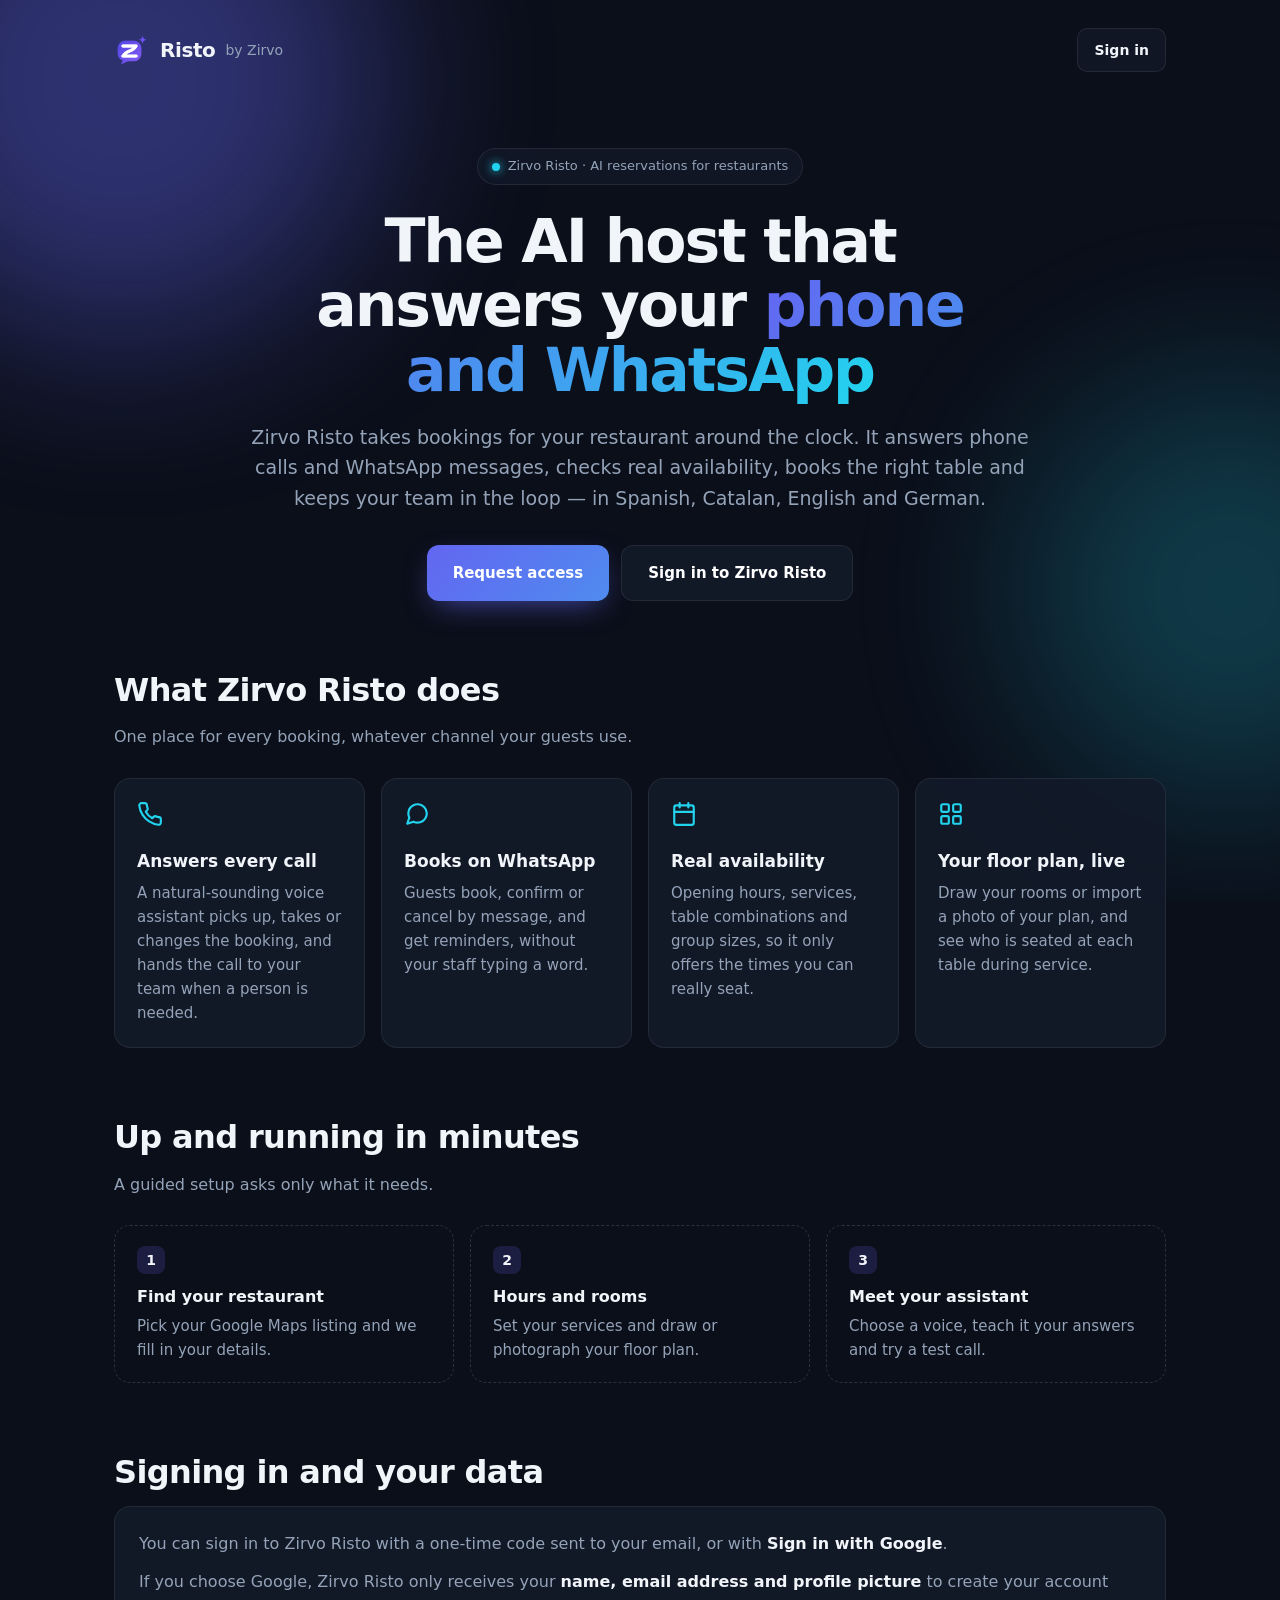
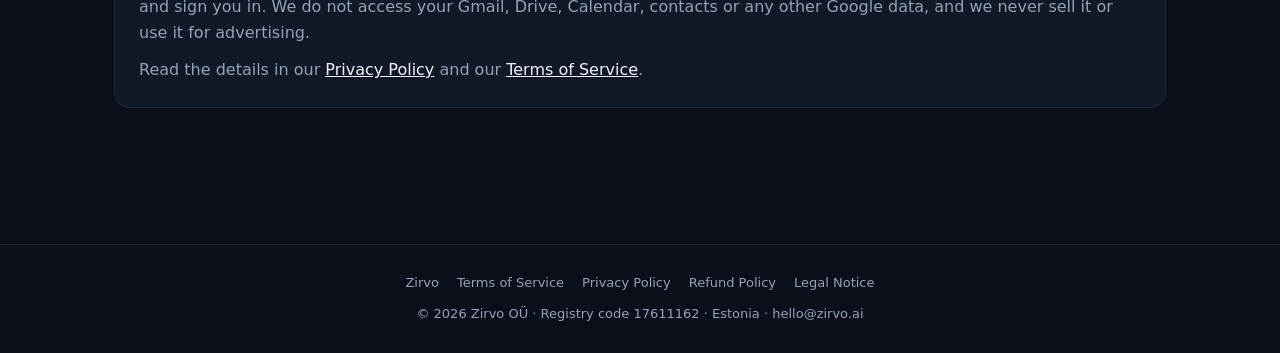
==== risto/index.html @ 81591f73 "add Zirvo Risto page and Google user data section for OAuth verification - New page zirvo.ai/risto/ " ====
<!DOCTYPE html>
<html lang="en">
<head>
  <meta charset="UTF-8">
  <meta name="viewport" content="width=device-width, initial-scale=1.0">
  <title>Zirvo Risto — AI reservations for restaurants</title>
  <meta name="description" content="Zirvo Risto is an AI reservation assistant for restaurants. It answers phone calls and WhatsApp messages, takes and manages bookings and keeps your table plan up to date.">
  <meta name="theme-color" content="#0B0F1A">
  <meta property="og:title" content="Zirvo Risto — AI reservations for restaurants">
  <meta property="og:description" content="An AI host that answers your restaurant's phone and WhatsApp and manages your bookings.">
  <meta property="og:url" content="https://zirvo.ai/risto/">
  <link rel="canonical" href="https://zirvo.ai/risto/">
  <link rel="icon" type="image/png" href="zirvo-risto-logo.png">
  <style>
    /* Self-hosted Inter — no requests to Google (GDPR-friendly) */
    @font-face { font-family: 'Inter'; font-weight: 400; font-display: swap; src: url('../fonts/inter-latin-400-normal.woff2') format('woff2'); }
    @font-face { font-family: 'Inter'; font-weight: 500; font-display: swap; src: url('../fonts/inter-latin-500-normal.woff2') format('woff2'); }
    @font-face { font-family: 'Inter'; font-weight: 600; font-display: swap; src: url('../fonts/inter-latin-600-normal.woff2') format('woff2'); }
    @font-face { font-family: 'Inter'; font-weight: 700; font-display: swap; src: url('../fonts/inter-latin-700-normal.woff2') format('woff2'); }
    @font-face { font-family: 'Inter'; font-weight: 800; font-display: swap; src: url('../fonts/inter-latin-800-normal.woff2') format('woff2'); }

    :root {
      --bg:        #0B0F1A;
      --surface:   #131A2A;
      --primary:   #6366F1;
      --accent:    #22D3EE;
      --text:      #F1F5F9;
      --muted:     #94A3B8;
      --border:    rgba(255, 255, 255, 0.08);
    }

    * { box-sizing: border-box; margin: 0; padding: 0; }

    body {
      font-family: 'Inter', system-ui, -apple-system, sans-serif;
      background: var(--bg);
      color: var(--text);
      line-height: 1.6;
      overflow-x: hidden;
      -webkit-font-smoothing: antialiased;
    }

    .glow { position: fixed; inset: 0; z-index: 0; pointer-events: none; overflow: hidden; }
    .glow span {
      position: absolute; border-radius: 50%;
      filter: blur(90px); opacity: 0.4;
      animation: float 18s ease-in-out infinite;
    }
    .glow span:nth-child(1) { width: 520px; height: 520px; background: var(--primary); top: -180px; left: -140px; }
    .glow span:nth-child(2) { width: 420px; height: 420px; background: var(--accent); top: 380px; right: -160px; opacity: 0.22; animation-delay: -6s; }
    @keyframes float {
      0%, 100% { transform: translate(0, 0) scale(1); }
      50%      { transform: translate(40px, 30px) scale(1.08); }
    }

    header, main, footer { position: relative; z-index: 1; }

    header {
      max-width: 1100px; margin: 0 auto; padding: 28px 24px;
      display: flex; align-items: center; justify-content: space-between; gap: 16px;
    }
    .logo {
      display: inline-flex; align-items: center; gap: 10px;
      font-weight: 800; font-size: 20px; letter-spacing: -0.02em;
      color: var(--text); text-decoration: none;
    }
    .logo img { width: 36px; height: 36px; }
    .logo small { font-weight: 500; color: var(--muted); font-size: 14px; letter-spacing: 0; }
    .signin {
      color: var(--text); text-decoration: none; font-weight: 600; font-size: 14px;
      padding: 10px 16px; border-radius: 10px; border: 1px solid var(--border);
      background: rgba(19, 26, 42, 0.7);
    }
    .signin:hover { border-color: rgba(255, 255, 255, 0.2); }

    main { max-width: 1100px; margin: 0 auto; padding: 24px 24px 72px; }

    .hero { text-align: center; max-width: 780px; margin: 24px auto 64px; }
    .badge {
      display: inline-flex; align-items: center; gap: 8px;
      padding: 7px 14px; border: 1px solid var(--border);
      background: rgba(19, 26, 42, 0.7); border-radius: 999px;
      font-size: 13px; font-weight: 500; color: var(--muted); margin-bottom: 24px;
    }
    .dot { width: 8px; height: 8px; border-radius: 50%; background: var(--accent); box-shadow: 0 0 10px var(--accent); }
    h1 {
      font-size: clamp(34px, 6vw, 60px); font-weight: 800;
      line-height: 1.07; letter-spacing: -0.035em; margin-bottom: 20px;
    }
    h1 .gradient {
      background: linear-gradient(120deg, var(--primary), var(--accent));
      -webkit-background-clip: text; background-clip: text; color: transparent;
    }
    .lead { font-size: clamp(16px, 2.2vw, 19px); color: var(--muted); margin-bottom: 32px; }
    .actions { display: flex; flex-wrap: wrap; justify-content: center; gap: 12px; }
    .cta {
      display: inline-flex; align-items: center; gap: 10px;
      padding: 15px 26px; border-radius: 12px;
      background: linear-gradient(135deg, var(--primary), #4F8BEF);
      color: #fff; font-weight: 600; font-size: 15px; text-decoration: none;
      box-shadow: 0 10px 30px -10px rgba(99, 102, 241, 0.7);
    }
    .cta.secondary { background: rgba(19, 26, 42, 0.85); border: 1px solid var(--border); box-shadow: none; }

    h2 { font-size: clamp(24px, 3.4vw, 32px); font-weight: 800; letter-spacing: -0.02em; margin-bottom: 8px; }
    .section-lead { color: var(--muted); margin-bottom: 28px; max-width: 680px; }
    section { margin-bottom: 64px; }

    .features { display: grid; grid-template-columns: repeat(auto-fit, minmax(240px, 1fr)); gap: 16px; }
    .feature {
      padding: 22px; border-radius: 16px;
      background: rgba(19, 26, 42, 0.85); border: 1px solid var(--border);
    }
    .feature svg { width: 26px; height: 26px; color: var(--accent); margin-bottom: 14px; }
    .feature h3 { font-size: 17px; font-weight: 700; margin-bottom: 6px; }
    .feature p { color: var(--muted); font-size: 15px; }

    .steps { list-style: none; display: grid; grid-template-columns: repeat(auto-fit, minmax(220px, 1fr)); gap: 16px; counter-reset: paso; }
    .steps li {
      counter-increment: paso; padding: 20px 22px; border-radius: 16px;
      border: 1px dashed rgba(255, 255, 255, 0.14); color: var(--muted); font-size: 15px;
    }
    .steps li::before {
      content: counter(paso); display: inline-grid; place-items: center;
      width: 28px; height: 28px; border-radius: 8px; margin-bottom: 10px;
      background: rgba(99, 102, 241, 0.18); color: var(--text); font-weight: 700; font-size: 14px;
    }
    .steps strong { display: block; color: var(--text); font-size: 16px; margin-bottom: 4px; }

    .privacy-card {
      padding: 24px; border-radius: 16px;
      background: rgba(19, 26, 42, 0.85); border: 1px solid var(--border);
    }
    .privacy-card p { color: var(--muted); margin-bottom: 12px; }
    .privacy-card p:last-child { margin-bottom: 0; }
    .privacy-card a, .privacy-card strong { color: var(--text); }

    footer {
      padding: 28px 24px; text-align: center; font-size: 13px;
      color: var(--muted); border-top: 1px solid var(--border);
    }
    footer a { color: var(--muted); text-decoration: none; }
    footer a:hover { color: var(--text); }
    footer .legal-links { display: flex; flex-wrap: wrap; justify-content: center; gap: 6px 18px; margin-bottom: 10px; }

    a:focus-visible { outline: 2px solid var(--accent); outline-offset: 3px; border-radius: 8px; }

    @media (max-width: 480px) {
      .logo small { display: none; }
      .glow span:nth-child(1) { width: 320px; height: 320px; }
      .glow span:nth-child(2) { width: 280px; height: 280px; }
    }
    @media (prefers-reduced-motion: reduce) {
      .glow span { animation: none; }
    }
  </style>
</head>
<body>
  <div class="glow" aria-hidden="true"><span></span><span></span></div>

  <header>
    <a href="/risto/" class="logo" aria-label="Zirvo Risto">
      <img src="zirvo-risto-logo.png" alt="" width="36" height="36">
      Risto <small>by Zirvo</small>
    </a>
    <a class="signin" href="https://risto.zirvo.ai/login">Sign in</a>
  </header>

  <main>
    <div class="hero">
      <div class="badge"><span class="dot"></span>Zirvo Risto · AI reservations for restaurants</div>
      <h1>The AI host that answers your <span class="gradient">phone and WhatsApp</span></h1>
      <p class="lead">
        Zirvo Risto takes bookings for your restaurant around the clock. It answers phone calls and WhatsApp messages,
        checks real availability, books the right table and keeps your team in the loop — in Spanish, Catalan, English
        and German.
      </p>
      <div class="actions">
        <a class="cta" href="mailto:hello@zirvo.ai?subject=Zirvo%20Risto%20for%20my%20restaurant">Request access</a>
        <a class="cta secondary" href="https://risto.zirvo.ai/login">Sign in to Zirvo Risto</a>
      </div>
    </div>

    <section aria-labelledby="que-hace">
      <h2 id="que-hace">What Zirvo Risto does</h2>
      <p class="section-lead">One place for every booking, whatever channel your guests use.</p>
      <div class="features">
        <div class="feature">
          <svg viewBox="0 0 24 24" fill="none" stroke="currentColor" stroke-width="2" stroke-linecap="round" stroke-linejoin="round" aria-hidden="true"><path d="M22 16.92v3a2 2 0 0 1-2.18 2 19.79 19.79 0 0 1-8.63-3.07 19.5 19.5 0 0 1-6-6 19.79 19.79 0 0 1-3.07-8.67A2 2 0 0 1 4.11 2h3a2 2 0 0 1 2 1.72c.13.96.36 1.9.7 2.81a2 2 0 0 1-.45 2.11L8.09 9.91a16 16 0 0 0 6 6l1.27-1.27a2 2 0 0 1 2.11-.45c.91.34 1.85.57 2.81.7A2 2 0 0 1 22 16.92z"/></svg>
          <h3>Answers every call</h3>
          <p>A natural-sounding voice assistant picks up, takes or changes the booking, and hands the call to your team when a person is needed.</p>
        </div>
        <div class="feature">
          <svg viewBox="0 0 24 24" fill="none" stroke="currentColor" stroke-width="2" stroke-linecap="round" stroke-linejoin="round" aria-hidden="true"><path d="M21 11.5a8.38 8.38 0 0 1-.9 3.8 8.5 8.5 0 0 1-7.6 4.7 8.38 8.38 0 0 1-3.8-.9L3 21l1.9-5.7a8.38 8.38 0 0 1-.9-3.8 8.5 8.5 0 0 1 4.7-7.6 8.38 8.38 0 0 1 3.8-.9h.5a8.48 8.48 0 0 1 8 8v.5z"/></svg>
          <h3>Books on WhatsApp</h3>
          <p>Guests book, confirm or cancel by message, and get reminders, without your staff typing a word.</p>
        </div>
        <div class="feature">
          <svg viewBox="0 0 24 24" fill="none" stroke="currentColor" stroke-width="2" stroke-linecap="round" stroke-linejoin="round" aria-hidden="true"><rect x="3" y="4" width="18" height="18" rx="2"/><path d="M16 2v4M8 2v4M3 10h18"/></svg>
          <h3>Real availability</h3>
          <p>Opening hours, services, table combinations and group sizes, so it only offers the times you can really seat.</p>
        </div>
        <div class="feature">
          <svg viewBox="0 0 24 24" fill="none" stroke="currentColor" stroke-width="2" stroke-linecap="round" stroke-linejoin="round" aria-hidden="true"><rect x="3" y="3" width="7" height="7" rx="1.5"/><rect x="14" y="3" width="7" height="7" rx="1.5"/><rect x="3" y="14" width="7" height="7" rx="1.5"/><rect x="14" y="14" width="7" height="7" rx="1.5"/></svg>
          <h3>Your floor plan, live</h3>
          <p>Draw your rooms or import a photo of your plan, and see who is seated at each table during service.</p>
        </div>
      </div>
    </section>

    <section aria-labelledby="como-empieza">
      <h2 id="como-empieza">Up and running in minutes</h2>
      <p class="section-lead">A guided setup asks only what it needs.</p>
      <ol class="steps">
        <li><strong>Find your restaurant</strong>Pick your Google Maps listing and we fill in your details.</li>
        <li><strong>Hours and rooms</strong>Set your services and draw or photograph your floor plan.</li>
        <li><strong>Meet your assistant</strong>Choose a voice, teach it your answers and try a test call.</li>
      </ol>
    </section>

    <section aria-labelledby="tus-datos">
      <h2 id="tus-datos">Signing in and your data</h2>
      <div class="privacy-card">
        <p>You can sign in to Zirvo Risto with a one-time code sent to your email, or with <strong>Sign in with Google</strong>.</p>
        <p>If you choose Google, Zirvo Risto only receives your <strong>name, email address and profile picture</strong> to create your account and sign you in. We do not access your Gmail, Drive, Calendar, contacts or any other Google data, and we never sell it or use it for advertising.</p>
        <p>Read the details in our <a href="../privacy.html#google-user-data">Privacy Policy</a> and our <a href="../terms.html">Terms of Service</a>.</p>
      </div>
    </section>
  </main>

  <footer>
    <nav class="legal-links">
      <a href="/">Zirvo</a>
      <a href="../terms.html">Terms of Service</a>
      <a href="../privacy.html">Privacy Policy</a>
      <a href="../refunds.html">Refund Policy</a>
      <a href="../legal-notice.html">Legal Notice</a>
    </nav>
    © <span id="year">2026</span> Zirvo OÜ · Registry code 17611162 · Estonia · <a href="mailto:hello@zirvo.ai">hello@zirvo.ai</a>
  </footer>

  <script>
    document.getElementById('year').textContent = new Date().getFullYear();
  </script>
</body>
</html>
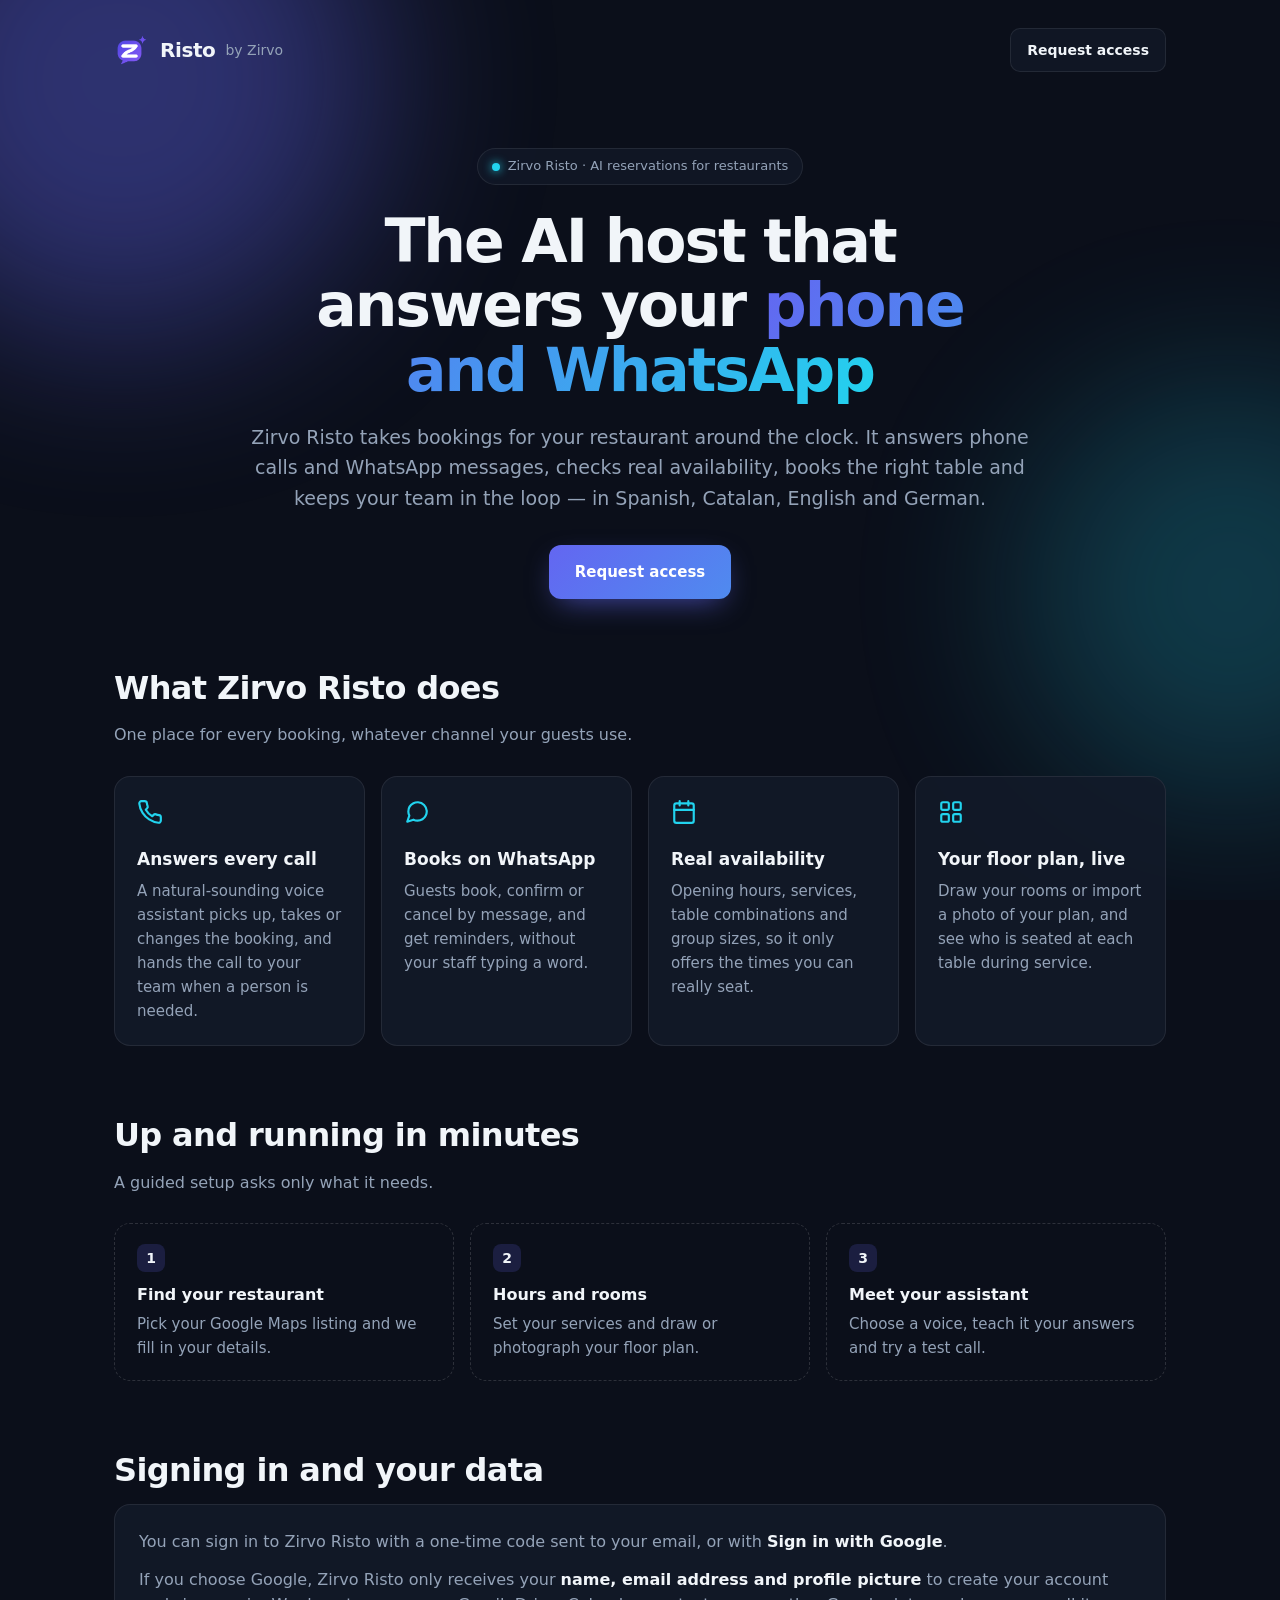
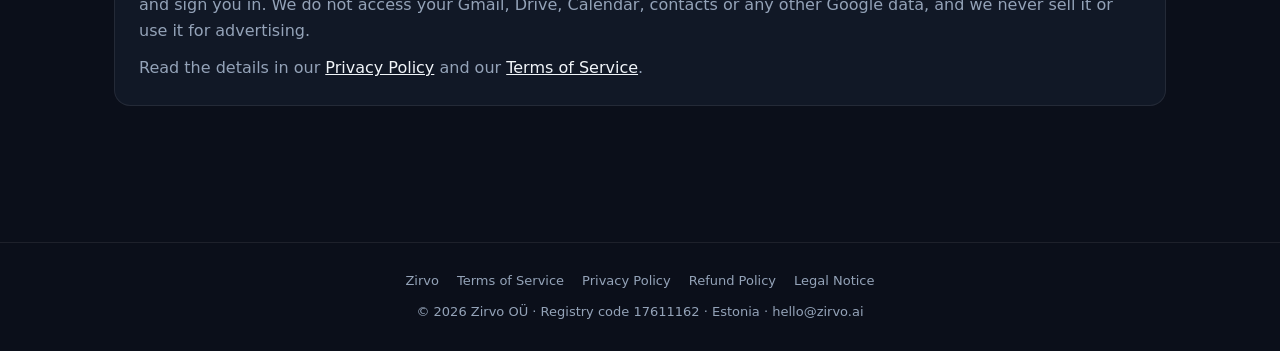
==== commit e8ce6289: "risto: access by request only (remove sign-in links) Co-Authored-By: Claude Opus 5.5 <noreply@anthro" ====
--- a/risto/index.html
+++ b/risto/index.html
@@ -163,7 +163,7 @@
       <img src="zirvo-risto-logo.png" alt="" width="36" height="36">
       Risto <small>by Zirvo</small>
     </a>
-    <a class="signin" href="https://risto.zirvo.ai/login">Sign in</a>
+    <a class="signin" href="mailto:hello@zirvo.ai?subject=Zirvo%20Risto%20for%20my%20restaurant">Request access</a>
   </header>
 
   <main>
@@ -177,7 +177,6 @@
       </p>
       <div class="actions">
         <a class="cta" href="mailto:hello@zirvo.ai?subject=Zirvo%20Risto%20for%20my%20restaurant">Request access</a>
-        <a class="cta secondary" href="https://risto.zirvo.ai/login">Sign in to Zirvo Risto</a>
       </div>
     </div>
 
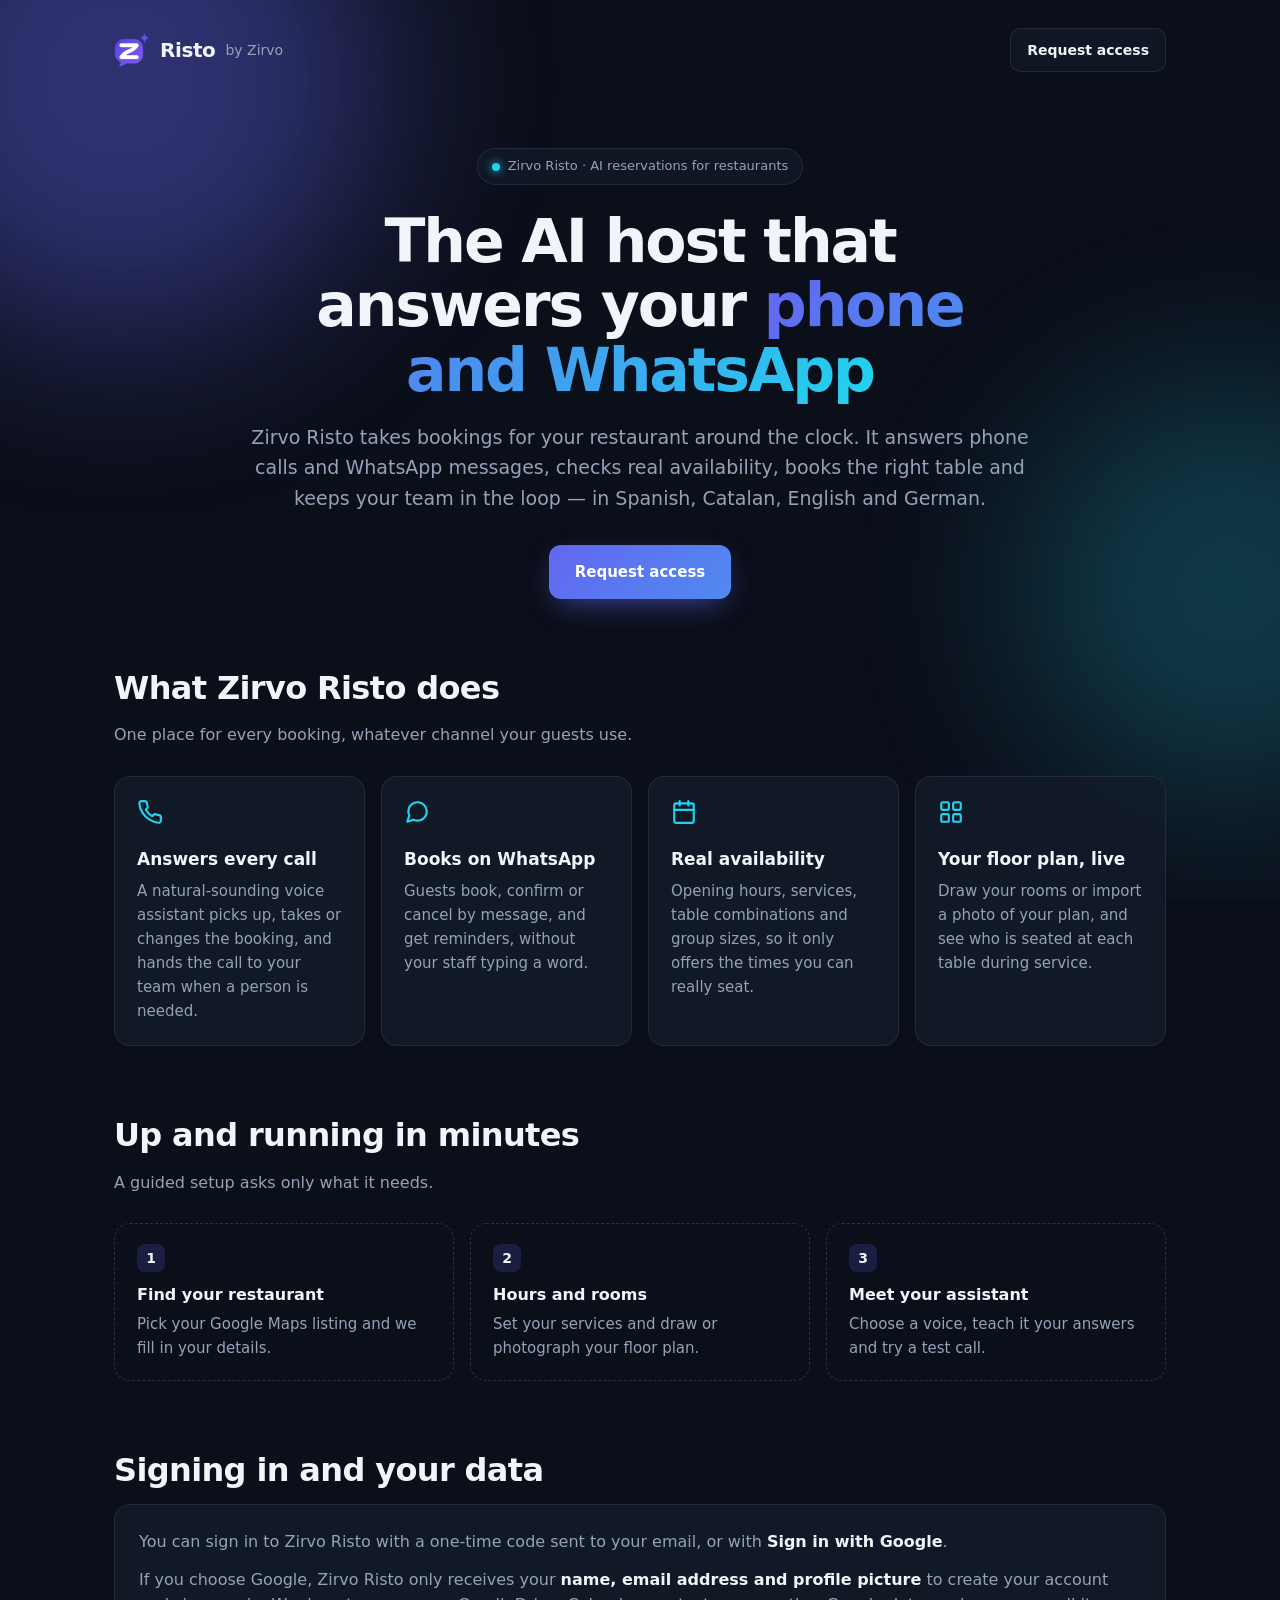
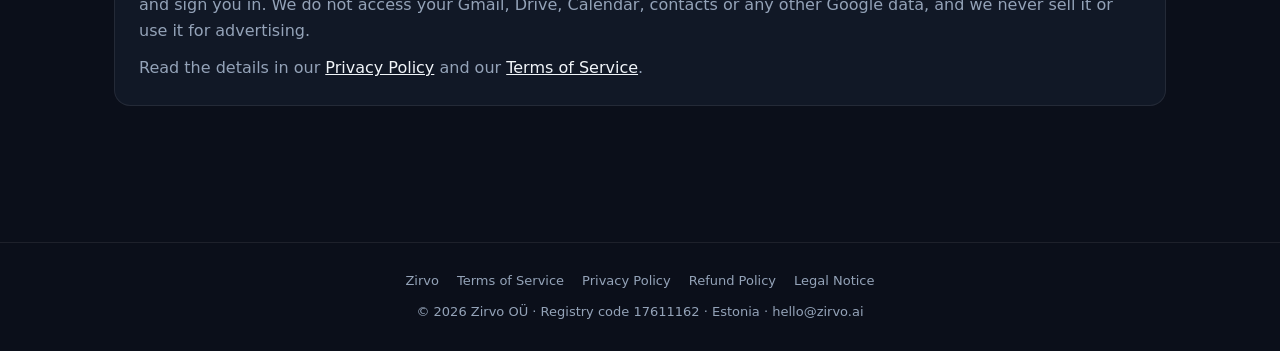
==== commit 379e4681: "use the Zirvo Risto app isotype as logo and favicon on every page Co-Authored-By: Claude Opus 5.5 <n" ====
--- a/risto/index.html
+++ b/risto/index.html
@@ -10,7 +10,9 @@
   <meta property="og:description" content="An AI host that answers your restaurant's phone and WhatsApp and manages your bookings.">
   <meta property="og:url" content="https://zirvo.ai/risto/">
   <link rel="canonical" href="https://zirvo.ai/risto/">
-  <link rel="icon" type="image/png" href="zirvo-risto-logo.png">
+  <link rel="icon" type="image/png" sizes="96x96" href="/favicon.png">
+  <link rel="icon" href="/favicon.ico" sizes="any">
+  <link rel="apple-touch-icon" href="/apple-touch-icon.png">
   <style>
     /* Self-hosted Inter — no requests to Google (GDPR-friendly) */
     @font-face { font-family: 'Inter'; font-weight: 400; font-display: swap; src: url('../fonts/inter-latin-400-normal.woff2') format('woff2'); }
@@ -160,7 +162,7 @@
 
   <header>
     <a href="/risto/" class="logo" aria-label="Zirvo Risto">
-      <img src="zirvo-risto-logo.png" alt="" width="36" height="36">
+      <img src="/assets/zirvo-isotipo.png" alt="" width="36" height="36">
       Risto <small>by Zirvo</small>
     </a>
     <a class="signin" href="mailto:hello@zirvo.ai?subject=Zirvo%20Risto%20for%20my%20restaurant">Request access</a>
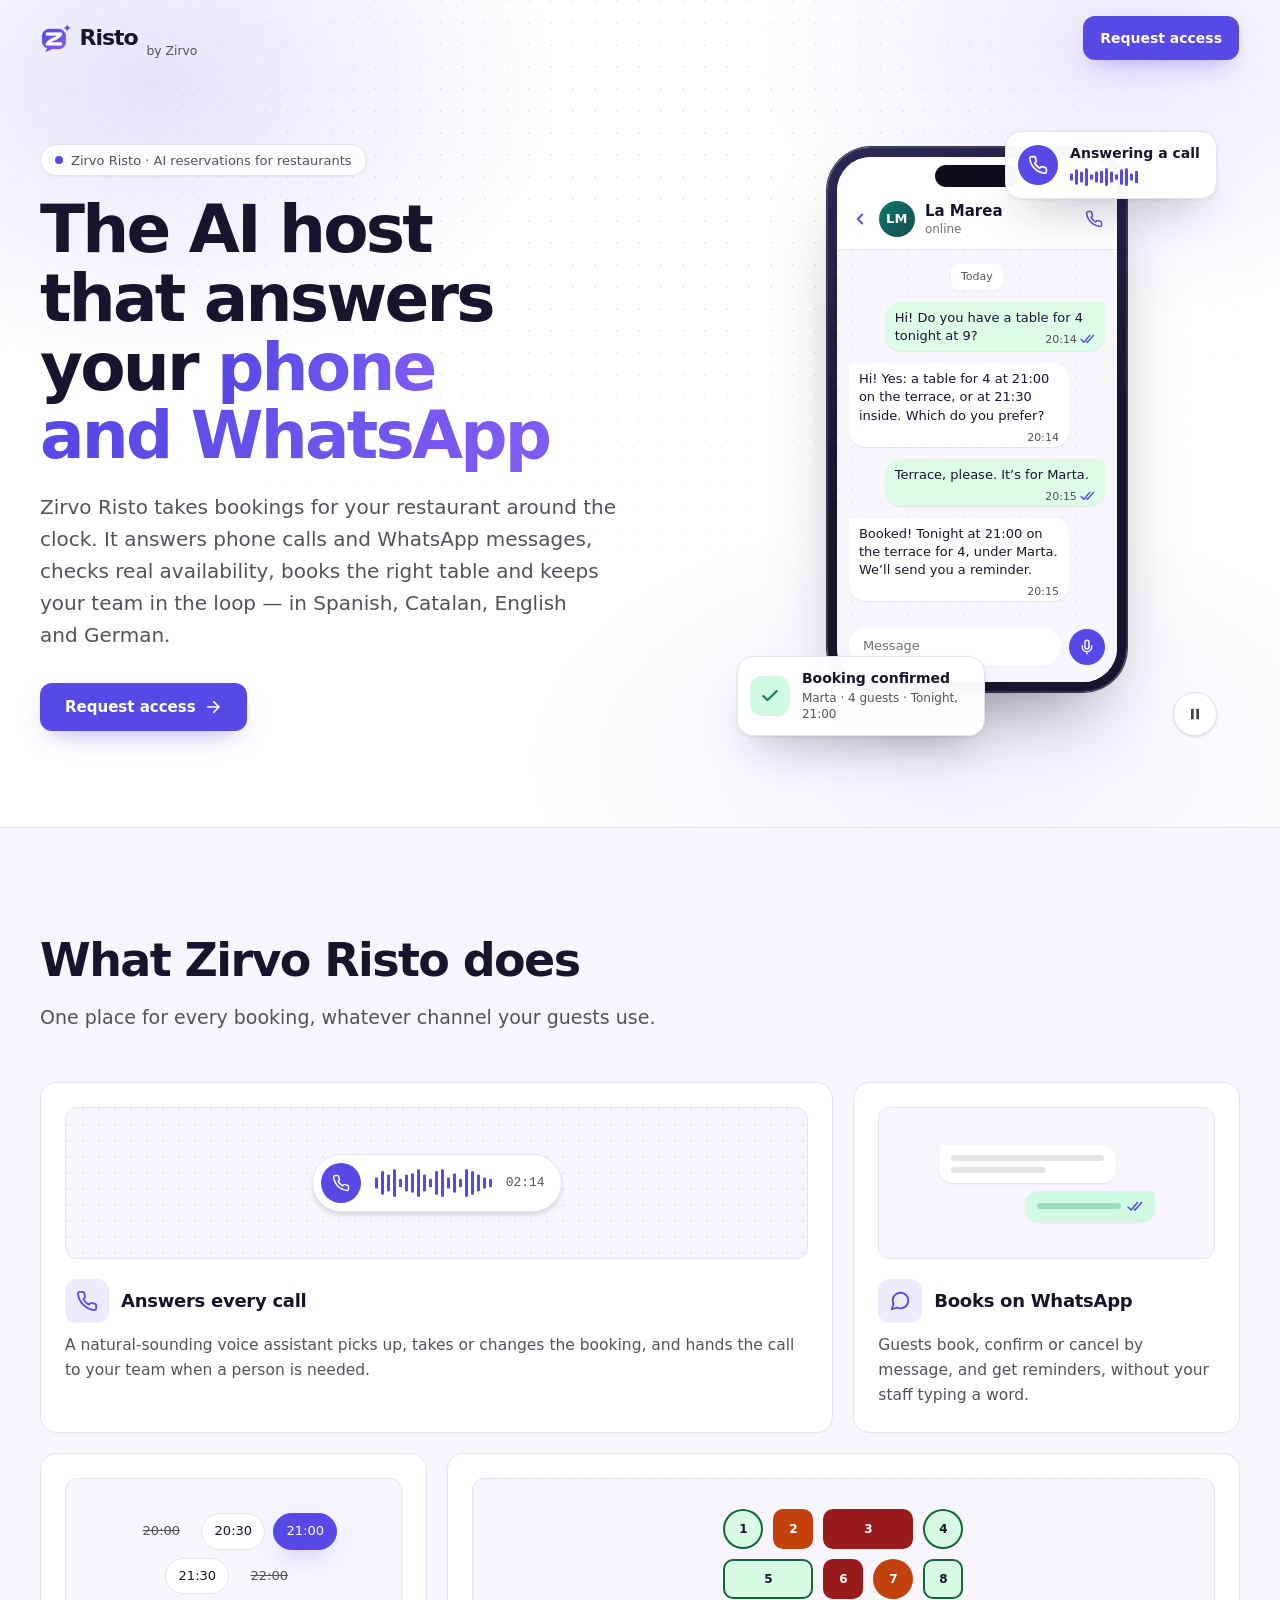
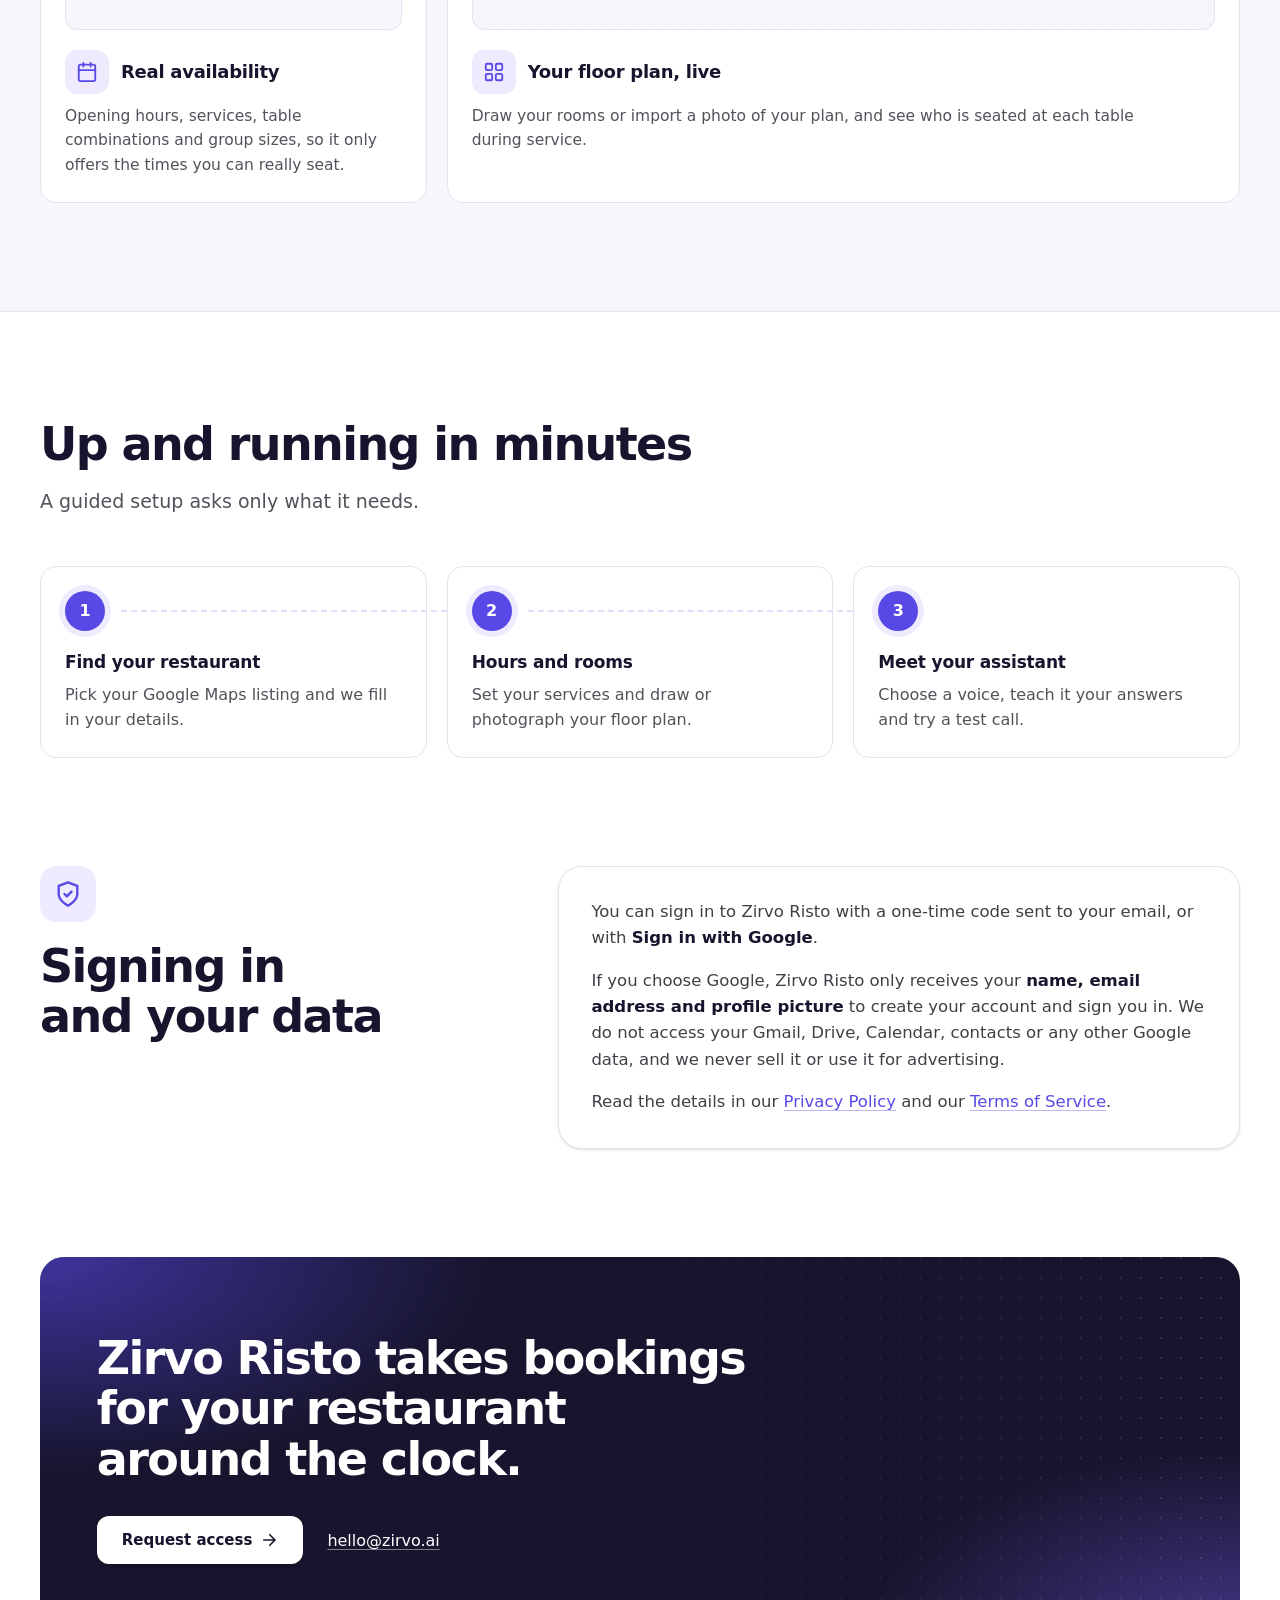
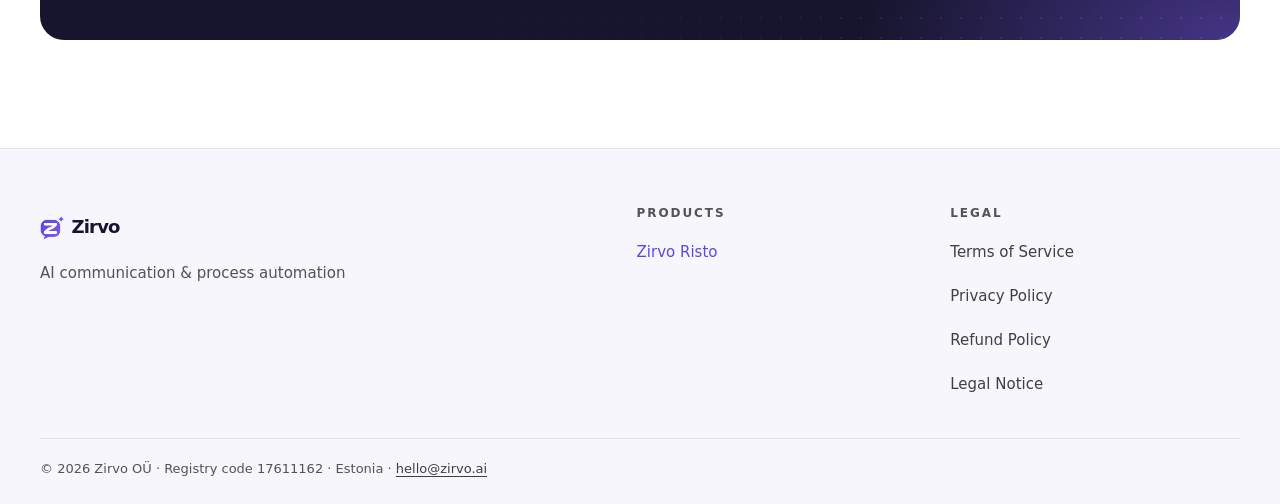
==== commit 652761b4: "redesign the site in the light style of the Zirvo Risto app - Shared assets/site.css (tokens mirrore" ====
--- a/risto/index.html
+++ b/risto/index.html
@@ -2,10 +2,11 @@
 <html lang="en">
 <head>
   <meta charset="UTF-8">
-  <meta name="viewport" content="width=device-width, initial-scale=1.0">
+  <meta name="viewport" content="width=device-width, initial-scale=1">
   <title>Zirvo Risto — AI reservations for restaurants</title>
   <meta name="description" content="Zirvo Risto is an AI reservation assistant for restaurants. It answers phone calls and WhatsApp messages, takes and manages bookings and keeps your table plan up to date.">
-  <meta name="theme-color" content="#0B0F1A">
+  <meta name="theme-color" content="#ffffff">
+  <meta name="color-scheme" content="light">
   <meta property="og:title" content="Zirvo Risto — AI reservations for restaurants">
   <meta property="og:description" content="An AI host that answers your restaurant's phone and WhatsApp and manages your bookings.">
   <meta property="og:url" content="https://zirvo.ai/risto/">
@@ -13,235 +14,265 @@
   <link rel="icon" type="image/png" sizes="96x96" href="/favicon.png">
   <link rel="icon" href="/favicon.ico" sizes="any">
   <link rel="apple-touch-icon" href="/apple-touch-icon.png">
-  <style>
-    /* Self-hosted Inter — no requests to Google (GDPR-friendly) */
-    @font-face { font-family: 'Inter'; font-weight: 400; font-display: swap; src: url('../fonts/inter-latin-400-normal.woff2') format('woff2'); }
-    @font-face { font-family: 'Inter'; font-weight: 500; font-display: swap; src: url('../fonts/inter-latin-500-normal.woff2') format('woff2'); }
-    @font-face { font-family: 'Inter'; font-weight: 600; font-display: swap; src: url('../fonts/inter-latin-600-normal.woff2') format('woff2'); }
-    @font-face { font-family: 'Inter'; font-weight: 700; font-display: swap; src: url('../fonts/inter-latin-700-normal.woff2') format('woff2'); }
-    @font-face { font-family: 'Inter'; font-weight: 800; font-display: swap; src: url('../fonts/inter-latin-800-normal.woff2') format('woff2'); }
-
-    :root {
-      --bg:        #0B0F1A;
-      --surface:   #131A2A;
-      --primary:   #6366F1;
-      --accent:    #22D3EE;
-      --text:      #F1F5F9;
-      --muted:     #94A3B8;
-      --border:    rgba(255, 255, 255, 0.08);
-    }
-
-    * { box-sizing: border-box; margin: 0; padding: 0; }
-
-    body {
-      font-family: 'Inter', system-ui, -apple-system, sans-serif;
-      background: var(--bg);
-      color: var(--text);
-      line-height: 1.6;
-      overflow-x: hidden;
-      -webkit-font-smoothing: antialiased;
-    }
-
-    .glow { position: fixed; inset: 0; z-index: 0; pointer-events: none; overflow: hidden; }
-    .glow span {
-      position: absolute; border-radius: 50%;
-      filter: blur(90px); opacity: 0.4;
-      animation: float 18s ease-in-out infinite;
-    }
-    .glow span:nth-child(1) { width: 520px; height: 520px; background: var(--primary); top: -180px; left: -140px; }
-    .glow span:nth-child(2) { width: 420px; height: 420px; background: var(--accent); top: 380px; right: -160px; opacity: 0.22; animation-delay: -6s; }
-    @keyframes float {
-      0%, 100% { transform: translate(0, 0) scale(1); }
-      50%      { transform: translate(40px, 30px) scale(1.08); }
-    }
-
-    header, main, footer { position: relative; z-index: 1; }
-
-    header {
-      max-width: 1100px; margin: 0 auto; padding: 28px 24px;
-      display: flex; align-items: center; justify-content: space-between; gap: 16px;
-    }
-    .logo {
-      display: inline-flex; align-items: center; gap: 10px;
-      font-weight: 800; font-size: 20px; letter-spacing: -0.02em;
-      color: var(--text); text-decoration: none;
-    }
-    .logo img { width: 36px; height: 36px; }
-    .logo small { font-weight: 500; color: var(--muted); font-size: 14px; letter-spacing: 0; }
-    .signin {
-      color: var(--text); text-decoration: none; font-weight: 600; font-size: 14px;
-      padding: 10px 16px; border-radius: 10px; border: 1px solid var(--border);
-      background: rgba(19, 26, 42, 0.7);
-    }
-    .signin:hover { border-color: rgba(255, 255, 255, 0.2); }
-
-    main { max-width: 1100px; margin: 0 auto; padding: 24px 24px 72px; }
-
-    .hero { text-align: center; max-width: 780px; margin: 24px auto 64px; }
-    .badge {
-      display: inline-flex; align-items: center; gap: 8px;
-      padding: 7px 14px; border: 1px solid var(--border);
-      background: rgba(19, 26, 42, 0.7); border-radius: 999px;
-      font-size: 13px; font-weight: 500; color: var(--muted); margin-bottom: 24px;
-    }
-    .dot { width: 8px; height: 8px; border-radius: 50%; background: var(--accent); box-shadow: 0 0 10px var(--accent); }
-    h1 {
-      font-size: clamp(34px, 6vw, 60px); font-weight: 800;
-      line-height: 1.07; letter-spacing: -0.035em; margin-bottom: 20px;
-    }
-    h1 .gradient {
-      background: linear-gradient(120deg, var(--primary), var(--accent));
-      -webkit-background-clip: text; background-clip: text; color: transparent;
-    }
-    .lead { font-size: clamp(16px, 2.2vw, 19px); color: var(--muted); margin-bottom: 32px; }
-    .actions { display: flex; flex-wrap: wrap; justify-content: center; gap: 12px; }
-    .cta {
-      display: inline-flex; align-items: center; gap: 10px;
-      padding: 15px 26px; border-radius: 12px;
-      background: linear-gradient(135deg, var(--primary), #4F8BEF);
-      color: #fff; font-weight: 600; font-size: 15px; text-decoration: none;
-      box-shadow: 0 10px 30px -10px rgba(99, 102, 241, 0.7);
-    }
-    .cta.secondary { background: rgba(19, 26, 42, 0.85); border: 1px solid var(--border); box-shadow: none; }
-
-    h2 { font-size: clamp(24px, 3.4vw, 32px); font-weight: 800; letter-spacing: -0.02em; margin-bottom: 8px; }
-    .section-lead { color: var(--muted); margin-bottom: 28px; max-width: 680px; }
-    section { margin-bottom: 64px; }
-
-    .features { display: grid; grid-template-columns: repeat(auto-fit, minmax(240px, 1fr)); gap: 16px; }
-    .feature {
-      padding: 22px; border-radius: 16px;
-      background: rgba(19, 26, 42, 0.85); border: 1px solid var(--border);
-    }
-    .feature svg { width: 26px; height: 26px; color: var(--accent); margin-bottom: 14px; }
-    .feature h3 { font-size: 17px; font-weight: 700; margin-bottom: 6px; }
-    .feature p { color: var(--muted); font-size: 15px; }
-
-    .steps { list-style: none; display: grid; grid-template-columns: repeat(auto-fit, minmax(220px, 1fr)); gap: 16px; counter-reset: paso; }
-    .steps li {
-      counter-increment: paso; padding: 20px 22px; border-radius: 16px;
-      border: 1px dashed rgba(255, 255, 255, 0.14); color: var(--muted); font-size: 15px;
-    }
-    .steps li::before {
-      content: counter(paso); display: inline-grid; place-items: center;
-      width: 28px; height: 28px; border-radius: 8px; margin-bottom: 10px;
-      background: rgba(99, 102, 241, 0.18); color: var(--text); font-weight: 700; font-size: 14px;
-    }
-    .steps strong { display: block; color: var(--text); font-size: 16px; margin-bottom: 4px; }
-
-    .privacy-card {
-      padding: 24px; border-radius: 16px;
-      background: rgba(19, 26, 42, 0.85); border: 1px solid var(--border);
-    }
-    .privacy-card p { color: var(--muted); margin-bottom: 12px; }
-    .privacy-card p:last-child { margin-bottom: 0; }
-    .privacy-card a, .privacy-card strong { color: var(--text); }
-
-    footer {
-      padding: 28px 24px; text-align: center; font-size: 13px;
-      color: var(--muted); border-top: 1px solid var(--border);
-    }
-    footer a { color: var(--muted); text-decoration: none; }
-    footer a:hover { color: var(--text); }
-    footer .legal-links { display: flex; flex-wrap: wrap; justify-content: center; gap: 6px 18px; margin-bottom: 10px; }
-
-    a:focus-visible { outline: 2px solid var(--accent); outline-offset: 3px; border-radius: 8px; }
-
-    @media (max-width: 480px) {
-      .logo small { display: none; }
-      .glow span:nth-child(1) { width: 320px; height: 320px; }
-      .glow span:nth-child(2) { width: 280px; height: 280px; }
-    }
-    @media (prefers-reduced-motion: reduce) {
-      .glow span { animation: none; }
-    }
-  </style>
+  <link rel="preload" href="/fonts/geist-latin.woff2" as="font" type="font/woff2" crossorigin>
+  <link rel="stylesheet" href="/assets/site.css">
+  <script src="/assets/site.js" defer></script>
 </head>
 <body>
-  <div class="glow" aria-hidden="true"><span></span><span></span></div>
-
-  <header>
-    <a href="/risto/" class="logo" aria-label="Zirvo Risto">
-      <img src="/assets/zirvo-isotipo.png" alt="" width="36" height="36">
-      Risto <small>by Zirvo</small>
-    </a>
-    <a class="signin" href="mailto:hello@zirvo.ai?subject=Zirvo%20Risto%20for%20my%20restaurant">Request access</a>
+  <a class="skip-link" href="#main">Skip to content</a>
+
+  <header class="site-header" data-header>
+    <div class="site-header__bar">
+      <a href="/risto/" class="logo" aria-label="Zirvo Risto">
+        <span class="logo__tilt" aria-hidden="true">
+          <img class="logo__mark" src="/assets/zirvo-isotipo.png" alt="" width="31" height="31">
+          <span class="logo__name">Risto</span>
+        </span>
+        <span class="logo__by" aria-hidden="true">by Zirvo</span>
+      </a>
+      <nav class="site-header__nav" aria-label="Main">
+        <a class="btn btn--primary btn--sm" href="mailto:hello@zirvo.ai?subject=Zirvo%20Risto%20for%20my%20restaurant">Request access</a>
+      </nav>
+    </div>
   </header>
 
-  <main>
-    <div class="hero">
-      <div class="badge"><span class="dot"></span>Zirvo Risto · AI reservations for restaurants</div>
-      <h1>The AI host that answers your <span class="gradient">phone and WhatsApp</span></h1>
-      <p class="lead">
-        Zirvo Risto takes bookings for your restaurant around the clock. It answers phone calls and WhatsApp messages,
-        checks real availability, books the right table and keeps your team in the loop — in Spanish, Catalan, English
-        and German.
-      </p>
-      <div class="actions">
-        <a class="cta" href="mailto:hello@zirvo.ai?subject=Zirvo%20Risto%20for%20my%20restaurant">Request access</a>
-      </div>
+  <main id="main" tabindex="-1">
+    <section class="hero" aria-labelledby="hero-title">
+      <div class="hero__bg" aria-hidden="true"></div>
+      <div class="container hero__grid">
+        <div class="hero__copy">
+          <p class="chip chip--outline" data-enter="1"><span class="chip__dot" aria-hidden="true"></span>Zirvo Risto · AI reservations for restaurants</p>
+          <h1 class="hero__title" id="hero-title" data-enter="2">The AI host that answers your <span class="gradient-text">phone and WhatsApp</span></h1>
+          <p class="hero__lead" data-enter="3">
+            Zirvo Risto takes bookings for your restaurant around the clock. It answers phone calls and WhatsApp messages,
+            checks real availability, books the right table and keeps your team in the loop — in Spanish, Catalan, English
+            and German.
+          </p>
+          <div class="hero__actions" data-enter="4">
+            <a class="btn btn--primary" href="mailto:hello@zirvo.ai?subject=Zirvo%20Risto%20for%20my%20restaurant">
+              Request access
+              <svg class="icon-arrow-right" viewBox="0 0 24 24" fill="none" stroke="currentColor" stroke-width="2.2" stroke-linecap="round" stroke-linejoin="round" aria-hidden="true" focusable="false"><path d="M5 12h14M13 5l7 7-7 7"/></svg>
+            </a>
+          </div>
+        </div>
+
+        <div class="hero__visual" data-enter="5">
+          <div class="demo" data-demo>
+            <div class="phone" role="img" aria-label="Example: a guest books a table for four on WhatsApp and Zirvo Risto confirms it.">
+              <div class="phone__screen">
+                <div class="chat-head">
+                  <svg class="chat-head__back" viewBox="0 0 24 24" fill="none" stroke="currentColor" stroke-width="2.4" stroke-linecap="round" stroke-linejoin="round" focusable="false"><path d="m15 18-6-6 6-6"/></svg>
+                  <span class="chat-head__avatar">LM</span>
+                  <span class="chat-head__meta">
+                    <span class="chat-head__name">La Marea</span>
+                    <span class="chat-head__status"><span class="is-online-label">online</span><span class="is-typing-label">typing…</span></span>
+                  </span>
+                  <svg class="chat-head__call" viewBox="0 0 24 24" fill="none" stroke="currentColor" stroke-width="2" stroke-linecap="round" stroke-linejoin="round" focusable="false"><path d="M22 16.92v3a2 2 0 0 1-2.18 2 19.79 19.79 0 0 1-8.63-3.07 19.5 19.5 0 0 1-6-6 19.79 19.79 0 0 1-3.07-8.67A2 2 0 0 1 4.11 2h3a2 2 0 0 1 2 1.72c.13.96.36 1.9.7 2.81a2 2 0 0 1-.45 2.11L8.09 9.91a16 16 0 0 0 6 6l1.27-1.27a2 2 0 0 1 2.11-.45c.91.34 1.85.57 2.81.7A2 2 0 0 1 22 16.92z"/></svg>
+                </div>
+
+                <div class="chat-body">
+                  <span class="chat-day">Today</span>
+                  <div class="msg msg--out" data-msg="out">
+                    <p class="bubble">Hi! Do you have a table for 4 tonight at 9?<span class="bubble__meta">20:14<svg viewBox="0 0 16 11" fill="none" stroke="currentColor" stroke-width="1.6" stroke-linecap="round" stroke-linejoin="round" focusable="false"><path d="M1 6l3 3 6.5-7.5"/><path d="M7.25 8.25 8 9l6.5-7.5"/></svg></span></p>
+                  </div>
+                  <div class="msg msg--in" data-msg="in">
+                    <span class="typing"><i></i><i></i><i></i></span>
+                    <p class="bubble">Hi! Yes: a table for 4 at 21:00 on the terrace, or at 21:30 inside. Which do you prefer?<span class="bubble__meta">20:14</span></p>
+                  </div>
+                  <div class="msg msg--out" data-msg="out">
+                    <p class="bubble">Terrace, please. It’s for Marta.<span class="bubble__meta">20:15<svg viewBox="0 0 16 11" fill="none" stroke="currentColor" stroke-width="1.6" stroke-linecap="round" stroke-linejoin="round" focusable="false"><path d="M1 6l3 3 6.5-7.5"/><path d="M7.25 8.25 8 9l6.5-7.5"/></svg></span></p>
+                  </div>
+                  <div class="msg msg--in" data-msg="in">
+                    <span class="typing"><i></i><i></i><i></i></span>
+                    <p class="bubble">Booked! Tonight at 21:00 on the terrace for 4, under Marta. We’ll send you a reminder.<span class="bubble__meta">20:15</span></p>
+                  </div>
+                </div>
+
+                <div class="chat-input">
+                  <span class="chat-input__field">Message</span>
+                  <span class="chat-input__mic"><svg viewBox="0 0 24 24" fill="none" stroke="currentColor" stroke-width="2.2" stroke-linecap="round" stroke-linejoin="round" focusable="false"><path d="M12 2a3 3 0 0 0-3 3v7a3 3 0 0 0 6 0V5a3 3 0 0 0-3-3z"/><path d="M19 10v2a7 7 0 0 1-14 0v-2M12 19v3"/></svg></span>
+                </div>
+              </div>
+            </div>
+
+            <div class="float-card float-card--call" aria-hidden="true">
+              <span class="float-card__icon float-card__icon--call"><svg viewBox="0 0 24 24" fill="none" stroke="currentColor" stroke-width="2" stroke-linecap="round" stroke-linejoin="round" focusable="false"><path d="M22 16.92v3a2 2 0 0 1-2.18 2 19.79 19.79 0 0 1-8.63-3.07 19.5 19.5 0 0 1-6-6 19.79 19.79 0 0 1-3.07-8.67A2 2 0 0 1 4.11 2h3a2 2 0 0 1 2 1.72c.13.96.36 1.9.7 2.81a2 2 0 0 1-.45 2.11L8.09 9.91a16 16 0 0 0 6 6l1.27-1.27a2 2 0 0 1 2.11-.45c.91.34 1.85.57 2.81.7A2 2 0 0 1 22 16.92z"/></svg></span>
+              <span class="float-card__body">
+                <span class="float-card__title">Answering a call</span>
+                <span class="wave"><i></i><i></i><i></i><i></i><i></i><i></i><i></i><i></i><i></i><i></i><i></i><i></i><i></i><i></i></span>
+              </span>
+            </div>
+
+            <div class="float-card float-card--booking" data-demo-booking aria-hidden="true">
+              <span class="float-card__icon float-card__icon--ok"><svg viewBox="0 0 24 24" fill="none" stroke="currentColor" stroke-width="2.4" stroke-linecap="round" stroke-linejoin="round" focusable="false"><path d="M20 6 9 17l-5-5"/></svg></span>
+              <span class="float-card__body">
+                <span class="float-card__title">Booking confirmed</span>
+                <span class="float-card__text">Marta · 4 guests · Tonight, 21:00</span>
+              </span>
+            </div>
+
+            <button class="demo__toggle" type="button" data-demo-toggle data-label-pause="Pause animation" data-label-play="Play animation" hidden>
+              <svg class="icon-pause" viewBox="0 0 24 24" fill="currentColor" aria-hidden="true" focusable="false"><rect x="6" y="4" width="4" height="16" rx="1"/><rect x="14" y="4" width="4" height="16" rx="1"/></svg>
+              <svg class="icon-play" viewBox="0 0 24 24" fill="currentColor" aria-hidden="true" focusable="false"><path d="M7 4.5v15a1 1 0 0 0 1.5.86l12.5-7.5a1 1 0 0 0 0-1.72L8.5 3.64A1 1 0 0 0 7 4.5z"/></svg>
+              <span class="visually-hidden" data-demo-label>Pause animation</span>
+            </button>
+          </div>
+        </div>
+      </div>
+    </section>
+
+    <section class="section section--subtle" aria-labelledby="que-hace">
+      <div class="container">
+        <div class="section-head" data-reveal>
+          <h2 class="section-title" id="que-hace">What Zirvo Risto does</h2>
+          <p class="section-lead">One place for every booking, whatever channel your guests use.</p>
+        </div>
+        <div class="bento">
+          <article class="card bento__item--wide" data-reveal>
+            <div class="illus illus--dots" aria-hidden="true">
+              <div class="call-pill">
+                <span class="call-pill__icon"><svg viewBox="0 0 24 24" fill="none" stroke="currentColor" stroke-width="2" stroke-linecap="round" stroke-linejoin="round" focusable="false"><path d="M22 16.92v3a2 2 0 0 1-2.18 2 19.79 19.79 0 0 1-8.63-3.07 19.5 19.5 0 0 1-6-6 19.79 19.79 0 0 1-3.07-8.67A2 2 0 0 1 4.11 2h3a2 2 0 0 1 2 1.72c.13.96.36 1.9.7 2.81a2 2 0 0 1-.45 2.11L8.09 9.91a16 16 0 0 0 6 6l1.27-1.27a2 2 0 0 1 2.11-.45c.91.34 1.85.57 2.81.7A2 2 0 0 1 22 16.92z"/></svg></span>
+                <span class="wave"><i></i><i></i><i></i><i></i><i></i><i></i><i></i><i></i><i></i><i></i><i></i><i></i><i></i><i></i><i></i><i></i><i></i><i></i><i></i><i></i></span>
+                <span class="call-pill__time">02:14</span>
+              </div>
+            </div>
+            <div class="card__head">
+              <span class="icon-tile" aria-hidden="true"><svg viewBox="0 0 24 24" fill="none" stroke="currentColor" stroke-width="2" stroke-linecap="round" stroke-linejoin="round" focusable="false"><path d="M22 16.92v3a2 2 0 0 1-2.18 2 19.79 19.79 0 0 1-8.63-3.07 19.5 19.5 0 0 1-6-6 19.79 19.79 0 0 1-3.07-8.67A2 2 0 0 1 4.11 2h3a2 2 0 0 1 2 1.72c.13.96.36 1.9.7 2.81a2 2 0 0 1-.45 2.11L8.09 9.91a16 16 0 0 0 6 6l1.27-1.27a2 2 0 0 1 2.11-.45c.91.34 1.85.57 2.81.7A2 2 0 0 1 22 16.92z"/></svg></span>
+              <h3 class="card__title">Answers every call</h3>
+            </div>
+            <p class="card__text">A natural-sounding voice assistant picks up, takes or changes the booking, and hands the call to your team when a person is needed.</p>
+          </article>
+
+          <article class="card" data-reveal>
+            <div class="illus" aria-hidden="true">
+              <span class="mini-chat">
+                <span class="mini-bubble mini-bubble--in"><i></i><i></i></span>
+                <span class="mini-bubble mini-bubble--out"><i></i><svg viewBox="0 0 16 11" fill="none" stroke="currentColor" stroke-width="1.6" stroke-linecap="round" stroke-linejoin="round" focusable="false"><path d="M1 6l3 3 6.5-7.5"/><path d="M7.25 8.25 8 9l6.5-7.5"/></svg></span>
+              </span>
+            </div>
+            <div class="card__head">
+              <span class="icon-tile" aria-hidden="true"><svg viewBox="0 0 24 24" fill="none" stroke="currentColor" stroke-width="2" stroke-linecap="round" stroke-linejoin="round" focusable="false"><path d="M21 11.5a8.38 8.38 0 0 1-.9 3.8 8.5 8.5 0 0 1-7.6 4.7 8.38 8.38 0 0 1-3.8-.9L3 21l1.9-5.7a8.38 8.38 0 0 1-.9-3.8 8.5 8.5 0 0 1 4.7-7.6 8.38 8.38 0 0 1 3.8-.9h.5a8.48 8.48 0 0 1 8 8v.5z"/></svg></span>
+              <h3 class="card__title">Books on WhatsApp</h3>
+            </div>
+            <p class="card__text">Guests book, confirm or cancel by message, and get reminders, without your staff typing a word.</p>
+          </article>
+
+          <article class="card" data-reveal>
+            <div class="illus" aria-hidden="true">
+              <div class="slots">
+                <span class="slot slot--off">20:00</span>
+                <span class="slot">20:30</span>
+                <span class="slot slot--on">21:00</span>
+                <span class="slot">21:30</span>
+                <span class="slot slot--off">22:00</span>
+              </div>
+            </div>
+            <div class="card__head">
+              <span class="icon-tile" aria-hidden="true"><svg viewBox="0 0 24 24" fill="none" stroke="currentColor" stroke-width="2" stroke-linecap="round" stroke-linejoin="round" focusable="false"><rect x="3" y="4" width="18" height="18" rx="2"/><path d="M16 2v4M8 2v4M3 10h18"/></svg></span>
+              <h3 class="card__title">Real availability</h3>
+            </div>
+            <p class="card__text">Opening hours, services, table combinations and group sizes, so it only offers the times you can really seat.</p>
+          </article>
+
+          <article class="card bento__item--wide" data-reveal>
+            <div class="illus illus--dots" aria-hidden="true">
+              <div class="plan">
+                <span class="table table--free table--round">1</span>
+                <span class="table table--reserved">2</span>
+                <span class="table table--occupied table--wide">3</span>
+                <span class="table table--free table--round">4</span>
+                <span class="table table--free table--wide">5</span>
+                <span class="table table--occupied">6</span>
+                <span class="table table--reserved table--round">7</span>
+                <span class="table table--free">8</span>
+              </div>
+            </div>
+            <div class="card__head">
+              <span class="icon-tile" aria-hidden="true"><svg viewBox="0 0 24 24" fill="none" stroke="currentColor" stroke-width="2" stroke-linecap="round" stroke-linejoin="round" focusable="false"><rect x="3" y="3" width="7" height="7" rx="1.5"/><rect x="14" y="3" width="7" height="7" rx="1.5"/><rect x="3" y="14" width="7" height="7" rx="1.5"/><rect x="14" y="14" width="7" height="7" rx="1.5"/></svg></span>
+              <h3 class="card__title">Your floor plan, live</h3>
+            </div>
+            <p class="card__text">Draw your rooms or import a photo of your plan, and see who is seated at each table during service.</p>
+          </article>
+        </div>
+      </div>
+    </section>
+
+    <section class="section" aria-labelledby="como-empieza">
+      <div class="container">
+        <div class="section-head" data-reveal>
+          <h2 class="section-title" id="como-empieza">Up and running in minutes</h2>
+          <p class="section-lead">A guided setup asks only what it needs.</p>
+        </div>
+        <ol class="steps">
+          <li data-reveal><strong>Find your restaurant</strong>Pick your Google Maps listing and we fill in your details.</li>
+          <li data-reveal><strong>Hours and rooms</strong>Set your services and draw or photograph your floor plan.</li>
+          <li data-reveal><strong>Meet your assistant</strong>Choose a voice, teach it your answers and try a test call.</li>
+        </ol>
+      </div>
+    </section>
+
+    <section class="section section--tight-top" aria-labelledby="tus-datos">
+      <div class="container privacy">
+        <div class="privacy__head" data-reveal>
+          <span class="icon-tile icon-tile--lg" aria-hidden="true"><svg viewBox="0 0 24 24" fill="none" stroke="currentColor" stroke-width="2" stroke-linecap="round" stroke-linejoin="round" focusable="false"><path d="M12 22s8-4 8-10V5l-8-3-8 3v7c0 6 8 10 8 10z"/><path d="m9 12 2 2 4-4"/></svg></span>
+          <h2 class="section-title" id="tus-datos">Signing in and your data</h2>
+        </div>
+        <div class="privacy-card" data-reveal>
+          <p>You can sign in to Zirvo Risto with a one-time code sent to your email, or with <strong>Sign in with Google</strong>.</p>
+          <p>If you choose Google, Zirvo Risto only receives your <strong>name, email address and profile picture</strong> to create your account and sign you in. We do not access your Gmail, Drive, Calendar, contacts or any other Google data, and we never sell it or use it for advertising.</p>
+          <p>Read the details in our <a href="/privacy.html#google-user-data">Privacy Policy</a> and our <a href="/terms.html">Terms of Service</a>.</p>
+        </div>
+      </div>
+    </section>
+
+    <section class="section section--tight-top" aria-labelledby="cta-title">
+      <div class="container">
+        <div class="cta-band" data-reveal>
+          <h2 class="cta-band__title" id="cta-title">Zirvo Risto takes bookings for your restaurant around the clock.</h2>
+          <div class="cta-band__actions">
+            <a class="btn btn--light" href="mailto:hello@zirvo.ai?subject=Zirvo%20Risto%20for%20my%20restaurant">
+              Request access
+              <svg class="icon-arrow-right" viewBox="0 0 24 24" fill="none" stroke="currentColor" stroke-width="2.2" stroke-linecap="round" stroke-linejoin="round" aria-hidden="true" focusable="false"><path d="M5 12h14M13 5l7 7-7 7"/></svg>
+            </a>
+            <a class="cta-band__mail" href="mailto:hello@zirvo.ai">hello@zirvo.ai</a>
+          </div>
+        </div>
+      </div>
+    </section>
+  </main>
+
+  <footer class="site-footer">
+    <div class="container site-footer__top">
+      <div class="site-footer__brand">
+        <a href="/" class="logo logo--sm" aria-label="Zirvo home">
+          <span class="logo__tilt" aria-hidden="true">
+            <img class="logo__mark" src="/assets/zirvo-isotipo.png" alt="" width="25" height="25">
+            <span class="logo__name">Zirvo</span>
+          </span>
+        </a>
+        <p class="site-footer__tagline">AI communication &amp; process automation</p>
+      </div>
+      <nav class="site-footer__nav" aria-label="Footer">
+        <div>
+          <h2 class="site-footer__title">Products</h2>
+          <ul class="footer-links">
+            <li><a href="/risto/" aria-current="page">Zirvo Risto</a></li>
+          </ul>
+        </div>
+        <div>
+          <h2 class="site-footer__title">Legal</h2>
+          <ul class="footer-links">
+            <li><a href="/terms.html">Terms of Service</a></li>
+            <li><a href="/privacy.html">Privacy Policy</a></li>
+            <li><a href="/refunds.html">Refund Policy</a></li>
+            <li><a href="/legal-notice.html">Legal Notice</a></li>
+          </ul>
+        </div>
+      </nav>
     </div>
-
-    <section aria-labelledby="que-hace">
-      <h2 id="que-hace">What Zirvo Risto does</h2>
-      <p class="section-lead">One place for every booking, whatever channel your guests use.</p>
-      <div class="features">
-        <div class="feature">
-          <svg viewBox="0 0 24 24" fill="none" stroke="currentColor" stroke-width="2" stroke-linecap="round" stroke-linejoin="round" aria-hidden="true"><path d="M22 16.92v3a2 2 0 0 1-2.18 2 19.79 19.79 0 0 1-8.63-3.07 19.5 19.5 0 0 1-6-6 19.79 19.79 0 0 1-3.07-8.67A2 2 0 0 1 4.11 2h3a2 2 0 0 1 2 1.72c.13.96.36 1.9.7 2.81a2 2 0 0 1-.45 2.11L8.09 9.91a16 16 0 0 0 6 6l1.27-1.27a2 2 0 0 1 2.11-.45c.91.34 1.85.57 2.81.7A2 2 0 0 1 22 16.92z"/></svg>
-          <h3>Answers every call</h3>
-          <p>A natural-sounding voice assistant picks up, takes or changes the booking, and hands the call to your team when a person is needed.</p>
-        </div>
-        <div class="feature">
-          <svg viewBox="0 0 24 24" fill="none" stroke="currentColor" stroke-width="2" stroke-linecap="round" stroke-linejoin="round" aria-hidden="true"><path d="M21 11.5a8.38 8.38 0 0 1-.9 3.8 8.5 8.5 0 0 1-7.6 4.7 8.38 8.38 0 0 1-3.8-.9L3 21l1.9-5.7a8.38 8.38 0 0 1-.9-3.8 8.5 8.5 0 0 1 4.7-7.6 8.38 8.38 0 0 1 3.8-.9h.5a8.48 8.48 0 0 1 8 8v.5z"/></svg>
-          <h3>Books on WhatsApp</h3>
-          <p>Guests book, confirm or cancel by message, and get reminders, without your staff typing a word.</p>
-        </div>
-        <div class="feature">
-          <svg viewBox="0 0 24 24" fill="none" stroke="currentColor" stroke-width="2" stroke-linecap="round" stroke-linejoin="round" aria-hidden="true"><rect x="3" y="4" width="18" height="18" rx="2"/><path d="M16 2v4M8 2v4M3 10h18"/></svg>
-          <h3>Real availability</h3>
-          <p>Opening hours, services, table combinations and group sizes, so it only offers the times you can really seat.</p>
-        </div>
-        <div class="feature">
-          <svg viewBox="0 0 24 24" fill="none" stroke="currentColor" stroke-width="2" stroke-linecap="round" stroke-linejoin="round" aria-hidden="true"><rect x="3" y="3" width="7" height="7" rx="1.5"/><rect x="14" y="3" width="7" height="7" rx="1.5"/><rect x="3" y="14" width="7" height="7" rx="1.5"/><rect x="14" y="14" width="7" height="7" rx="1.5"/></svg>
-          <h3>Your floor plan, live</h3>
-          <p>Draw your rooms or import a photo of your plan, and see who is seated at each table during service.</p>
-        </div>
-      </div>
-    </section>
-
-    <section aria-labelledby="como-empieza">
-      <h2 id="como-empieza">Up and running in minutes</h2>
-      <p class="section-lead">A guided setup asks only what it needs.</p>
-      <ol class="steps">
-        <li><strong>Find your restaurant</strong>Pick your Google Maps listing and we fill in your details.</li>
-        <li><strong>Hours and rooms</strong>Set your services and draw or photograph your floor plan.</li>
-        <li><strong>Meet your assistant</strong>Choose a voice, teach it your answers and try a test call.</li>
-      </ol>
-    </section>
-
-    <section aria-labelledby="tus-datos">
-      <h2 id="tus-datos">Signing in and your data</h2>
-      <div class="privacy-card">
-        <p>You can sign in to Zirvo Risto with a one-time code sent to your email, or with <strong>Sign in with Google</strong>.</p>
-        <p>If you choose Google, Zirvo Risto only receives your <strong>name, email address and profile picture</strong> to create your account and sign you in. We do not access your Gmail, Drive, Calendar, contacts or any other Google data, and we never sell it or use it for advertising.</p>
-        <p>Read the details in our <a href="../privacy.html#google-user-data">Privacy Policy</a> and our <a href="../terms.html">Terms of Service</a>.</p>
-      </div>
-    </section>
-  </main>
-
-  <footer>
-    <nav class="legal-links">
-      <a href="/">Zirvo</a>
-      <a href="../terms.html">Terms of Service</a>
-      <a href="../privacy.html">Privacy Policy</a>
-      <a href="../refunds.html">Refund Policy</a>
-      <a href="../legal-notice.html">Legal Notice</a>
-    </nav>
-    © <span id="year">2026</span> Zirvo OÜ · Registry code 17611162 · Estonia · <a href="mailto:hello@zirvo.ai">hello@zirvo.ai</a>
+    <div class="container">
+      <p class="site-footer__legal">© <span data-year>2026</span> Zirvo OÜ · Registry code 17611162 · Estonia · <a href="mailto:hello@zirvo.ai">hello@zirvo.ai</a></p>
+    </div>
   </footer>
-
-  <script>
-    document.getElementById('year').textContent = new Date().getFullYear();
-  </script>
 </body>
 </html>
--- a/assets/site.css
+++ b/assets/site.css
@@ -0,0 +1,2444 @@
+/* =============================================================================
+   zirvo.ai — shared stylesheet
+   -----------------------------------------------------------------------------
+   Static site (GitHub Pages): no framework, no build, no third-party requests.
+   The tokens below mirror the Zirvo Risto app (frontend/app/globals.css):
+   light only, indigo brand taken from the logo, lavender surfaces, Tailwind's
+   zinc neutrals, radii and shadows, and the app's three motion curves.
+   Mobile first: base rules target ~360 px, then 480 / 640 / 768 / 1024 px.
+   ========================================================================== */
+
+/* ---- Geist, variable (wght 100–900), self-hosted. Licence: /fonts/OFL.txt -- */
+@font-face {
+  font-family: "Geist";
+  font-style: normal;
+  font-weight: 100 900;
+  font-display: swap;
+  src: url("../fonts/geist-latin-ext.woff2") format("woff2");
+  unicode-range: U+0100-02BA, U+02BD-02C5, U+02C7-02CC, U+02CE-02D7, U+02DD-02FF,
+    U+0304, U+0308, U+0329, U+1D00-1DBF, U+1E00-1E9F, U+1EF2-1EFF, U+2020,
+    U+20A0-20AB, U+20AD-20C0, U+2113, U+2C60-2C7F, U+A720-A7FF;
+}
+
+@font-face {
+  font-family: "Geist";
+  font-style: normal;
+  font-weight: 100 900;
+  font-display: swap;
+  src: url("../fonts/geist-latin.woff2") format("woff2");
+  unicode-range: U+0000-00FF, U+0131, U+0152-0153, U+02BB-02BC, U+02C6, U+02DA,
+    U+02DC, U+0304, U+0308, U+0329, U+2000-206F, U+20AC, U+2122, U+2191, U+2193,
+    U+2212, U+2215, U+FEFF, U+FFFD;
+}
+
+/* ---- Tokens ---------------------------------------------------------------- */
+:root {
+  /* Brand — Zirvo indigo, from the isotype gradient (#5849e7 → #7755f0). */
+  --background: #ffffff;
+  --foreground: #17152e;
+  --brand: #5849e7;
+  --brand-hover: #4637cf;
+  --brand-focus: #7c5cf2;
+  --brand-muted: #5b5299;
+  --brand-end: #7755f0;
+
+  /* Lavender surfaces and the two border tones. */
+  --surface-subtle: #f7f6fd;
+  --surface-accent: #eeebfe;
+  --surface-accent-hover: #e2ddfd;
+  --line: #e5e3f0;
+  --line-strong: #8d9299;
+
+  /* Table states, used only in floor-plan illustrations (same as the app). */
+  --table-free: #d6fae3;
+  --table-free-ink: #166534;
+  --table-reserved: #c2410c;
+  --table-occupied: #991b1b;
+
+  /* Neutrals: Tailwind zinc, as in the app. */
+  --zinc-200: #e4e4e7;
+  --zinc-400: #a1a1aa;
+  --zinc-500: #71717a; /* small text on white only (4.8:1) */
+  --zinc-600: #52525b;
+  --zinc-700: #3f3f46;
+  --emerald-100: #d1fae5;
+  --emerald-700: #047857;
+
+  --text: var(--foreground);
+  --text-muted: var(--zinc-600);
+  --focus-ring: var(--brand-focus);
+
+  /* Radii and shadows (Tailwind v4 scale). */
+  --radius-lg: 0.5rem;
+  --radius-xl: 0.75rem;
+  --radius-2xl: 1rem;
+  --radius-3xl: 1.5rem;
+  --radius-full: 9999px;
+  --shadow-xs: 0 1px 2px 0 rgb(0 0 0 / 0.05);
+  --shadow-sm: 0 1px 3px 0 rgb(0 0 0 / 0.1), 0 1px 2px -1px rgb(0 0 0 / 0.1);
+  --shadow-md: 0 4px 6px -1px rgb(0 0 0 / 0.1), 0 2px 4px -2px rgb(0 0 0 / 0.1);
+  --shadow-float: 0 24px 48px -20px rgb(23 21 46 / 0.35), 0 1px 3px 0 rgb(0 0 0 / 0.08);
+  --shadow-brand: 0 10px 28px -12px rgb(88 73 231 / 0.6);
+
+  /* Motion — the app's curves (ease-salida / entrada / muelle) and timings. */
+  --ease-salida: cubic-bezier(0.16, 1, 0.3, 1);
+  --ease-entrada: cubic-bezier(0.7, 0, 0.84, 0);
+  --ease-muelle: cubic-bezier(0.34, 1.56, 0.64, 1);
+  --dur-rapida: 160ms;
+  --dur-base: 220ms;
+  --dur-salto: 320ms;
+
+  /* Type. */
+  --font-texto: "Geist", ui-sans-serif, system-ui, -apple-system, BlinkMacSystemFont,
+    "Segoe UI", sans-serif;
+  --font-cifras: ui-monospace, "SFMono-Regular", "Cascadia Code", "Roboto Mono",
+    Consolas, monospace;
+
+  /* Layout. */
+  --gutter: 16px;
+  --container: 1200px;
+  --header-h: 68px;
+}
+
+@media (min-width: 640px) {
+  :root { --gutter: 24px; }
+}
+
+@media (min-width: 1024px) {
+  :root { --gutter: 32px; --header-h: 76px; }
+}
+
+/* ---- Base -------------------------------------------------------------------- */
+*,
+*::before,
+*::after {
+  box-sizing: border-box;
+}
+
+html {
+  color-scheme: light;
+  -webkit-text-size-adjust: 100%;
+  text-size-adjust: 100%;
+  background: var(--background);
+  scroll-padding-top: calc(var(--header-h) + 16px);
+}
+
+@media (prefers-reduced-motion: no-preference) {
+  html { scroll-behavior: smooth; }
+}
+
+body {
+  margin: 0;
+  min-height: 100vh;
+  min-height: 100dvh;
+  display: flex;
+  flex-direction: column;
+  background: var(--background);
+  color: var(--text);
+  font-family: var(--font-texto);
+  font-size: 1rem;
+  line-height: 1.6;
+  -webkit-font-smoothing: antialiased;
+  -moz-osx-font-smoothing: grayscale;
+  overflow-x: clip;
+}
+
+main {
+  display: block;
+  flex: 1 0 auto;
+}
+
+main:focus {
+  outline: none;
+}
+
+h1, h2, h3, p, figure, blockquote, dl, dd {
+  margin: 0;
+}
+
+ul[class],
+ol[class] {
+  margin: 0;
+  padding: 0;
+  list-style: none;
+}
+
+img,
+svg {
+  display: block;
+  max-width: 100%;
+}
+
+img {
+  height: auto;
+}
+
+a {
+  color: inherit;
+  text-decoration-thickness: 1px;
+  text-underline-offset: 0.2em;
+}
+
+button {
+  font: inherit;
+  color: inherit;
+}
+
+h1, h2, h3 {
+  color: var(--foreground);
+  font-weight: 600;
+  line-height: 1.12;
+  letter-spacing: -0.025em;
+  text-wrap: balance;
+}
+
+p,
+li {
+  text-wrap: pretty;
+}
+
+strong {
+  font-weight: 600;
+}
+
+:focus-visible {
+  outline: 2px solid var(--focus-ring);
+  outline-offset: 3px;
+}
+
+::selection {
+  background: var(--surface-accent-hover);
+  color: var(--foreground);
+}
+
+.visually-hidden {
+  position: absolute !important;
+  width: 1px;
+  height: 1px;
+  margin: -1px;
+  padding: 0;
+  overflow: hidden;
+  clip: rect(0 0 0 0);
+  clip-path: inset(50%);
+  white-space: nowrap;
+  border: 0;
+}
+
+.skip-link {
+  position: absolute;
+  top: 8px;
+  left: 8px;
+  z-index: 100;
+  padding: 12px 16px;
+  border-radius: var(--radius-xl);
+  background: var(--foreground);
+  color: #fff;
+  font-weight: 600;
+  text-decoration: none;
+  transform: translateY(-160%);
+  transition: transform var(--dur-base) var(--ease-salida);
+}
+
+.skip-link:focus,
+.skip-link:focus-visible {
+  transform: none;
+}
+
+.container {
+  width: 100%;
+  max-width: calc(var(--container) + var(--gutter) * 2);
+  margin-inline: auto;
+  padding-inline: var(--gutter);
+}
+
+@media (max-width: 639.98px) {
+  .only-sm-up { display: none !important; }
+}
+
+/* ---- Logo (LogoZirvo: isotype + name in Geist 600, tracking -0.045em) -------- */
+.logo {
+  display: inline-flex;
+  align-items: center;
+  gap: 0.4em;
+  min-height: 44px;
+  font-size: 22px;
+  line-height: 1;
+  color: var(--foreground);
+  text-decoration: none;
+  white-space: nowrap;
+  border-radius: var(--radius-lg);
+}
+
+.logo__tilt {
+  display: inline-flex;
+  align-items: center;
+  gap: 0.35em;
+  transform-origin: bottom left;
+  transition: transform 300ms ease-out;
+}
+
+.logo__mark {
+  flex: none;
+  width: 1.4em;
+  height: 1.4em;
+}
+
+.logo__name {
+  font-weight: 600;
+  letter-spacing: -0.045em;
+}
+
+.logo__by {
+  align-self: flex-end;
+  padding-bottom: 0.18em;
+  font-size: 0.56em;
+  font-weight: 500;
+  letter-spacing: 0;
+  color: var(--zinc-600);
+}
+
+.logo--sm {
+  font-size: 18px;
+}
+
+/* Below the 360 px target the attribution yields, so the header never overflows. */
+@media (max-width: 359.98px) {
+  .logo__by { display: none; }
+}
+
+@media (hover: hover) and (prefers-reduced-motion: no-preference) {
+  .logo:hover .logo__tilt {
+    transform: rotate(6deg);
+  }
+}
+
+/* ---- Buttons ------------------------------------------------------------------ */
+.btn {
+  display: inline-flex;
+  align-items: center;
+  justify-content: center;
+  gap: 0.5rem;
+  min-height: 48px;
+  padding: 0.5rem 1.5rem;
+  border: 1px solid transparent;
+  border-radius: var(--radius-xl);
+  font-size: 0.9375rem;
+  font-weight: 600;
+  line-height: 1.2;
+  text-align: center;
+  text-decoration: none;
+  cursor: pointer;
+  -webkit-tap-highlight-color: transparent;
+  transition:
+    background-color var(--dur-rapida) ease,
+    border-color var(--dur-rapida) ease,
+    color var(--dur-rapida) ease,
+    box-shadow var(--dur-base) ease,
+    transform var(--dur-base) var(--ease-salida);
+}
+
+.btn svg {
+  flex: none;
+  width: 18px;
+  height: 18px;
+  transition: transform var(--dur-base) var(--ease-salida);
+}
+
+.btn:active {
+  transform: translateY(1px) scale(0.985);
+}
+
+.btn--primary {
+  background: var(--brand);
+  color: #fff;
+  box-shadow: var(--shadow-brand);
+}
+
+.btn--primary:hover {
+  background: var(--brand-hover);
+}
+
+.btn--ghost {
+  background: transparent;
+  color: var(--zinc-700);
+}
+
+.btn--ghost:hover {
+  background: var(--surface-subtle);
+  color: var(--foreground);
+}
+
+.btn--light {
+  background: #fff;
+  color: var(--foreground);
+  box-shadow: var(--shadow-md);
+}
+
+.btn--light:hover {
+  background: var(--surface-accent);
+}
+
+.btn--sm {
+  min-height: 44px;
+  padding: 0.375rem 1rem;
+  font-size: 0.875rem;
+}
+
+@media (hover: hover) {
+  .btn:hover .icon-arrow-right { transform: translateX(3px); }
+  .btn:hover .icon-arrow-left { transform: translateX(-3px); }
+}
+
+/* ---- Chips, eyebrows, text links ------------------------------------------------ */
+.chip {
+  display: inline-flex;
+  align-items: center;
+  gap: 0.5rem;
+  max-width: 100%;
+  min-height: 2rem;
+  padding: 0.3125rem 0.875rem;
+  border-radius: 1rem;
+  background: var(--surface-accent);
+  color: var(--brand-muted);
+  font-size: 0.8125rem;
+  font-weight: 500;
+  line-height: 1.35;
+}
+
+.chip--outline {
+  border: 1px solid var(--line);
+  background: rgb(255 255 255 / 0.8);
+  color: var(--zinc-600);
+  box-shadow: var(--shadow-xs);
+}
+
+.chip svg {
+  flex: none;
+  width: 15px;
+  height: 15px;
+}
+
+.chip__dot {
+  position: relative;
+  flex: none;
+  width: 0.5rem;
+  height: 0.5rem;
+  border-radius: 50%;
+  background: var(--brand);
+}
+
+.chip__dot::after {
+  content: "";
+  position: absolute;
+  inset: 0;
+  border-radius: inherit;
+  background: var(--brand);
+  opacity: 0;
+}
+
+@media (prefers-reduced-motion: no-preference) {
+  /* Three pings, then still: nothing loops for more than five seconds. */
+  .chip__dot::after { animation: ping 1.6s var(--ease-salida) 0.8s 3; }
+}
+
+@keyframes ping {
+  0% { transform: scale(1); opacity: 0.55; }
+  80%, 100% { transform: scale(2.8); opacity: 0; }
+}
+
+.eyebrow {
+  font-size: 0.75rem;
+  font-weight: 600;
+  letter-spacing: 0.16em;
+  line-height: 1.4;
+  text-transform: uppercase;
+  color: var(--brand);
+}
+
+.text-link {
+  color: var(--brand);
+  font-weight: 500;
+  text-decoration: underline;
+  text-decoration-color: rgb(88 73 231 / 0.35);
+  transition: text-decoration-color var(--dur-rapida) ease, color var(--dur-rapida) ease;
+}
+
+.text-link:hover {
+  color: var(--brand-hover);
+  text-decoration-color: currentColor;
+}
+
+/* ---- Header (sticky with JS; compacts into a floating bar on scroll) ---------- */
+.site-header {
+  position: relative;
+  z-index: 50;
+  height: var(--header-h);
+  pointer-events: none;
+}
+
+.js .site-header {
+  position: sticky;
+  top: 0;
+}
+
+.site-header__bar {
+  display: flex;
+  align-items: center;
+  justify-content: space-between;
+  gap: 12px;
+  width: 100%;
+  max-width: calc(var(--container) + var(--gutter) * 2);
+  height: 100%;
+  margin-inline: auto;
+  padding-inline: var(--gutter);
+  border: 1px solid transparent;
+  border-radius: 0;
+  background-color: rgb(255 255 255 / 0);
+  pointer-events: auto;
+  transition:
+    width 350ms var(--ease-salida),
+    max-width 350ms var(--ease-salida),
+    height 350ms var(--ease-salida),
+    padding 350ms var(--ease-salida),
+    transform 350ms var(--ease-salida),
+    border-radius 350ms var(--ease-salida),
+    background-color 250ms ease,
+    border-color 250ms ease,
+    box-shadow 350ms ease;
+}
+
+.site-header.is-scrolled .site-header__bar {
+  width: calc(100% - 16px);
+  max-width: var(--container);
+  height: 58px;
+  padding-inline: 12px 7px;
+  border-color: rgb(229 227 240 / 0.95);
+  border-radius: var(--radius-2xl);
+  background-color: rgb(255 255 255 / 0.84);
+  box-shadow: 0 12px 32px -16px rgb(23 21 46 / 0.22), var(--shadow-xs);
+  -webkit-backdrop-filter: saturate(180%) blur(14px);
+  backdrop-filter: saturate(180%) blur(14px);
+  transform: translateY(7px);
+}
+
+@supports not ((backdrop-filter: blur(1px)) or (-webkit-backdrop-filter: blur(1px))) {
+  .site-header.is-scrolled .site-header__bar { background-color: rgb(255 255 255 / 0.97); }
+}
+
+@media (min-width: 1024px) {
+  .site-header.is-scrolled .site-header__bar {
+    transform: translateY(9px);
+  }
+}
+
+.site-header__nav {
+  display: flex;
+  align-items: center;
+  gap: 4px;
+}
+
+.nav-link {
+  display: inline-flex;
+  align-items: center;
+  min-height: 44px;
+  padding: 0.375rem 0.875rem;
+  border-radius: var(--radius-xl);
+  color: var(--zinc-700);
+  font-size: 0.9375rem;
+  font-weight: 500;
+  text-decoration: none;
+  transition: background-color var(--dur-rapida) ease, color var(--dur-rapida) ease;
+}
+
+.nav-link:hover {
+  background: var(--surface-accent);
+  color: var(--brand);
+}
+
+/* ---- Sections ------------------------------------------------------------------- */
+.section {
+  padding-block: clamp(4rem, 2.75rem + 5vw, 7.5rem);
+}
+
+.section--subtle {
+  background: var(--surface-subtle);
+  border-block: 1px solid var(--line);
+}
+
+.section--tight-top {
+  padding-top: 0;
+}
+
+.section-head {
+  max-width: 46rem;
+  margin-bottom: clamp(2rem, 1.5rem + 2vw, 3.5rem);
+}
+
+.section-title {
+  font-size: clamp(1.875rem, 1.35rem + 2.1vw, 2.875rem);
+  letter-spacing: -0.035em;
+  line-height: 1.08;
+}
+
+.eyebrow + .section-title {
+  margin-top: 0.75rem;
+}
+
+.section-lead {
+  margin-top: 1rem;
+  color: var(--text-muted);
+  font-size: clamp(1.0625rem, 1rem + 0.3vw, 1.1875rem);
+}
+
+/* ---- Hero ---------------------------------------------------------------------- */
+.hero {
+  position: relative;
+  isolation: isolate;
+  /* Slides under the transparent header so the wash starts at the very top. */
+  margin-top: calc(var(--header-h) * -1);
+  padding-top: calc(var(--header-h) + clamp(1.75rem, 0.75rem + 4vw, 5rem));
+  padding-bottom: clamp(3.5rem, 2.5rem + 4vw, 6.5rem);
+}
+
+.hero__bg {
+  position: absolute;
+  inset: 0;
+  z-index: -1;
+  overflow: hidden;
+  pointer-events: none;
+}
+
+.hero__bg::before {
+  content: "";
+  position: absolute;
+  inset: 0;
+  background:
+    radial-gradient(45% 50% at 12% 10%, rgb(88 73 231 / 0.15), transparent 70%),
+    radial-gradient(40% 45% at 88% 6%, rgb(124 92 242 / 0.14), transparent 72%),
+    radial-gradient(50% 45% at 75% 92%, rgb(88 73 231 / 0.07), transparent 70%);
+}
+
+.hero__bg::after {
+  content: "";
+  position: absolute;
+  inset: 0;
+  background-image: radial-gradient(circle at 1px 1px, rgb(23 21 46 / 0.075) 1px, transparent 0);
+  background-size: 22px 22px;
+  -webkit-mask-image: radial-gradient(ellipse 75% 65% at 50% 25%, #000 25%, transparent 75%);
+  mask-image: radial-gradient(ellipse 75% 65% at 50% 25%, #000 25%, transparent 75%);
+}
+
+.hero__grid {
+  display: grid;
+  gap: clamp(2.75rem, 1.75rem + 4vw, 4rem);
+  align-items: center;
+}
+
+@media (min-width: 1024px) {
+  .hero__grid {
+    grid-template-columns: minmax(0, 1.08fr) minmax(0, 0.92fr);
+    gap: 3.5rem;
+  }
+}
+
+.hero__title {
+  margin-top: 1.25rem;
+  font-size: clamp(2.25rem, 1.45rem + 3.6vw, 4.125rem);
+  letter-spacing: -0.042em;
+  line-height: 1.04;
+}
+
+.hero__lead {
+  max-width: 38rem;
+  margin-top: 1.25rem;
+  color: var(--text-muted);
+  font-size: clamp(1.0625rem, 0.98rem + 0.45vw, 1.25rem);
+  line-height: 1.6;
+}
+
+.hero__actions {
+  display: flex;
+  flex-wrap: wrap;
+  align-items: center;
+  gap: 0.75rem 1.25rem;
+  margin-top: 2rem;
+}
+
+.hero__note {
+  margin-top: 1rem;
+  color: var(--text-muted);
+  font-size: 0.9375rem;
+}
+
+.gradient-text {
+  color: var(--brand);
+}
+
+@supports ((-webkit-background-clip: text) or (background-clip: text)) {
+  .gradient-text {
+    background: linear-gradient(100deg, var(--brand) 10%, var(--brand-focus) 90%);
+    -webkit-background-clip: text;
+    background-clip: text;
+    color: transparent;
+    -webkit-box-decoration-break: clone;
+    box-decoration-break: clone;
+  }
+}
+
+@media (forced-colors: active) {
+  .gradient-text {
+    background: none;
+    color: CanvasText;
+  }
+}
+
+/* One entrance on first paint, CSS only: works without JS and ends visible. */
+@media (prefers-reduced-motion: no-preference) {
+  /* `backwards`: hidden during its delay, then back to normal styles. */
+  [data-enter] {
+    animation: entra 800ms var(--ease-salida) backwards;
+  }
+  [data-enter="2"] { animation-delay: 80ms; }
+  [data-enter="3"] { animation-delay: 160ms; }
+  [data-enter="4"] { animation-delay: 240ms; }
+  [data-enter="5"] { animation-delay: 320ms; }
+}
+
+@keyframes entra {
+  from {
+    opacity: 0;
+    transform: translateY(14px);
+  }
+}
+
+/* ---- Scroll reveal (classes added by site.js only to off-screen blocks) ------- */
+/* Attribute + class so it outranks a component's own `transition`. */
+[data-reveal].reveal-pending {
+  opacity: 0;
+  transform: translateY(20px);
+  transition:
+    opacity 700ms var(--ease-salida) var(--reveal-delay, 0ms),
+    transform 800ms var(--ease-salida) var(--reveal-delay, 0ms);
+}
+
+[data-reveal].reveal-pending.is-revealed {
+  opacity: 1;
+  transform: none;
+}
+
+/* ---- Cards and grids ---------------------------------------------------------- */
+.card {
+  position: relative;
+  display: flex;
+  flex-direction: column;
+  min-width: 0;
+  padding: 1.25rem;
+  border: 1px solid var(--line);
+  border-radius: var(--radius-2xl);
+  background: #fff;
+}
+
+@media (min-width: 640px) {
+  .card { padding: 1.5rem; }
+}
+
+.card__head {
+  display: flex;
+  align-items: center;
+  gap: 0.75rem;
+}
+
+.card__title {
+  font-size: 1.125rem;
+  letter-spacing: -0.015em;
+  line-height: 1.3;
+}
+
+.card__text {
+  margin-top: 0.625rem;
+  color: var(--text-muted);
+  font-size: 0.9688rem;
+  line-height: 1.6;
+}
+
+.icon-tile {
+  display: inline-grid;
+  flex: none;
+  place-items: center;
+  width: 2.75rem;
+  height: 2.75rem;
+  border-radius: var(--radius-xl);
+  background: var(--surface-accent);
+  color: var(--brand);
+}
+
+.icon-tile svg {
+  width: 1.375rem;
+  height: 1.375rem;
+}
+
+.icon-tile--lg {
+  width: 3.5rem;
+  height: 3.5rem;
+  border-radius: var(--radius-2xl);
+}
+
+.icon-tile--lg svg {
+  width: 1.75rem;
+  height: 1.75rem;
+}
+
+/* Bento: 1 column → 2 (768) → 3 with two wide cells (1024). */
+.bento {
+  display: grid;
+  grid-template-columns: minmax(0, 1fr);
+  gap: 1rem;
+}
+
+@media (min-width: 768px) {
+  .bento {
+    grid-template-columns: repeat(2, minmax(0, 1fr));
+    gap: 1.25rem;
+  }
+}
+
+@media (min-width: 1024px) {
+  .bento { grid-template-columns: repeat(3, minmax(0, 1fr)); }
+  .bento__item--wide { grid-column: span 2; }
+}
+
+/* ---- Illustrations (decorative, aria-hidden) ---------------------------------- */
+.illus {
+  position: relative;
+  display: grid;
+  place-items: center;
+  height: 9.5rem;
+  margin-bottom: 1.25rem;
+  overflow: hidden;
+  border: 1px solid var(--line);
+  border-radius: var(--radius-xl);
+  background-color: var(--surface-subtle);
+}
+
+.illus--dots,
+.plan-canvas {
+  background-image: radial-gradient(circle at 1px 1px, rgb(88 73 231 / 0.13) 1px, transparent 0);
+  background-size: 16px 16px;
+}
+
+/* Voice waveform. Bar heights come from --h (0–1). */
+.wave {
+  display: flex;
+  align-items: center;
+  gap: 3px;
+  height: 28px;
+}
+
+.wave i {
+  display: block;
+  flex: none;
+  width: 3px;
+  height: 100%;
+  border-radius: 3px;
+  background: var(--brand);
+  transform: scaleY(var(--h, 0.5));
+}
+
+.wave i:nth-child(3n + 1) { --h: 0.4; }
+.wave i:nth-child(3n + 2) { --h: 0.85; }
+.wave i:nth-child(3n) { --h: 0.6; }
+.wave i:nth-child(4n) { --h: 1; }
+.wave i:nth-child(5n) { --h: 0.3; }
+.wave i:nth-child(7n) { --h: 0.7; }
+
+.call-pill {
+  display: flex;
+  align-items: center;
+  gap: 0.875rem;
+  max-width: calc(100% - 1rem);
+  padding: 0.5rem 1rem 0.5rem 0.5rem;
+  border: 1px solid var(--line);
+  border-radius: var(--radius-full);
+  background: #fff;
+  box-shadow: var(--shadow-md);
+}
+
+.call-pill .wave {
+  min-width: 0;
+  overflow: hidden;
+}
+
+.call-pill__icon {
+  display: grid;
+  flex: none;
+  place-items: center;
+  width: 2.5rem;
+  height: 2.5rem;
+  border-radius: 50%;
+  background: var(--brand);
+  color: #fff;
+}
+
+.call-pill__icon svg {
+  width: 1.125rem;
+  height: 1.125rem;
+}
+
+.call-pill__time {
+  color: var(--zinc-600);
+  font-family: var(--font-cifras);
+  font-size: 0.8125rem;
+  font-variant-numeric: tabular-nums;
+}
+
+/* Abstract chat bubbles. */
+.mini-chat {
+  display: flex;
+  flex-direction: column;
+  gap: 0.5rem;
+  width: min(13.5rem, 84%);
+}
+
+.mini-bubble {
+  display: flex;
+  flex-direction: column;
+  gap: 0.375rem;
+  padding: 0.625rem 0.75rem;
+  border-radius: 0.875rem;
+  box-shadow: 0 1px 2px rgb(23 21 46 / 0.08);
+}
+
+.mini-bubble i {
+  display: block;
+  height: 0.375rem;
+  border-radius: 3px;
+}
+
+.mini-bubble--in {
+  align-self: flex-start;
+  width: 82%;
+  border-top-left-radius: 0.25rem;
+  background: #fff;
+}
+
+.mini-bubble--in i { background: var(--zinc-200); }
+.mini-bubble--in i:last-child { width: 62%; }
+
+.mini-bubble--out {
+  flex-direction: row;
+  align-items: center;
+  justify-content: flex-end;
+  align-self: flex-end;
+  width: 60%;
+  border-top-right-radius: 0.25rem;
+  background: var(--emerald-100);
+}
+
+.mini-bubble--out i {
+  flex: 1;
+  background: rgb(4 120 87 / 0.25);
+}
+
+.mini-bubble--out svg {
+  flex: none;
+  width: 16px;
+  height: 11px;
+  color: var(--brand);
+}
+
+/* Time slots. */
+.slots {
+  display: flex;
+  flex-wrap: wrap;
+  justify-content: center;
+  gap: 0.5rem;
+  max-width: 17rem;
+  padding: 0 0.75rem;
+}
+
+.slot {
+  display: inline-grid;
+  place-items: center;
+  min-width: 4rem;
+  padding: 0.4375rem 0.75rem;
+  border: 1px solid var(--line);
+  border-radius: var(--radius-full);
+  background: #fff;
+  color: var(--foreground);
+  font-size: 0.8125rem;
+  font-weight: 500;
+  font-variant-numeric: tabular-nums;
+}
+
+.slot--off {
+  border-color: transparent;
+  background: transparent;
+  color: var(--zinc-600);
+  text-decoration: line-through;
+}
+
+.slot--on {
+  border-color: var(--brand);
+  background: var(--brand);
+  color: #fff;
+  box-shadow: var(--shadow-brand);
+}
+
+/* Mini calendar. */
+.mini-cal {
+  display: grid;
+  grid-template-columns: repeat(7, 0.625rem);
+  gap: 0.25rem;
+}
+
+.mini-cal i {
+  display: block;
+  height: 0.625rem;
+  border-radius: 3px;
+  background: var(--line);
+}
+
+.mini-cal .soft { background: var(--surface-accent-hover); }
+
+.mini-cal .on {
+  background: var(--brand);
+  box-shadow: 0 0 0 3px rgb(88 73 231 / 0.22);
+}
+
+/* Automation flow. */
+.flow {
+  width: 7.5rem;
+  height: auto;
+  overflow: visible;
+}
+
+.flow__line { fill: none; stroke: var(--surface-accent-hover); stroke-width: 2; stroke-dasharray: 3 4; stroke-linecap: round; }
+.flow__start { fill: var(--surface-accent-hover); }
+.flow__step { fill: var(--brand-focus); }
+.flow__end { fill: var(--brand); }
+.flow__tick { fill: none; stroke: #fff; stroke-width: 2.2; stroke-linecap: round; stroke-linejoin: round; }
+
+/* Floor plan, in the app's table-state colours. */
+.plan {
+  --cell: 2.5rem;
+  display: grid;
+  grid-template-columns: repeat(5, var(--cell));
+  grid-auto-rows: var(--cell);
+  gap: 0.625rem;
+}
+
+.table {
+  display: grid;
+  place-items: center;
+  border-radius: 0.625rem;
+  font-size: 0.75rem;
+  font-weight: 600;
+  font-variant-numeric: tabular-nums;
+  line-height: 1;
+}
+
+.table--round { border-radius: 50%; }
+.table--wide { grid-column: span 2; }
+
+.table--free {
+  background: var(--table-free);
+  box-shadow: inset 0 0 0 2px var(--table-free-ink);
+  color: var(--foreground);
+}
+
+.table--reserved {
+  background: var(--table-reserved);
+  color: #fff;
+}
+
+.table--occupied {
+  background: var(--table-occupied);
+  color: #fff;
+}
+
+/* ---- Home: capability tiles in the hero ---------------------------------------- */
+.caps {
+  display: grid;
+  grid-template-columns: repeat(2, minmax(0, 1fr));
+  gap: 0.75rem;
+}
+
+.cap {
+  display: flex;
+  flex-direction: column;
+  gap: 0.875rem;
+  min-width: 0;
+  padding: 0.75rem;
+  border: 1px solid var(--line);
+  border-radius: var(--radius-2xl);
+  background: rgb(255 255 255 / 0.88);
+  box-shadow: var(--shadow-sm);
+}
+
+.cap__art {
+  display: grid;
+  place-items: center;
+  height: 5.5rem;
+  overflow: hidden;
+  border-radius: var(--radius-xl);
+  background: var(--surface-subtle);
+}
+
+.cap__label {
+  display: flex;
+  align-items: center;
+  gap: 0.625rem;
+  color: var(--foreground);
+  font-size: 0.9375rem;
+  font-weight: 600;
+  letter-spacing: -0.01em;
+  line-height: 1.25;
+  overflow-wrap: break-word;
+  hyphens: auto;
+}
+
+.cap__icon {
+  display: grid;
+  flex: none;
+  place-items: center;
+  width: 2rem;
+  height: 2rem;
+  border-radius: var(--radius-lg);
+  background: var(--surface-accent);
+  color: var(--brand);
+}
+
+.cap__icon svg {
+  width: 1.0625rem;
+  height: 1.0625rem;
+}
+
+@media (min-width: 640px) {
+  .caps { gap: 1rem; }
+  .cap { padding: 1rem; }
+  .cap__art { height: 7rem; }
+}
+
+@media (min-width: 1024px) {
+  /* Staggered bento: the right column sits a little lower. */
+  .caps { padding-bottom: 1.75rem; }
+  .cap:nth-child(even) { transform: translateY(1.75rem); }
+}
+
+/* ---- Home: product card (brand gradient block) --------------------------------- */
+.product-card {
+  position: relative;
+  isolation: isolate;
+  display: grid;
+  gap: 2rem;
+  margin-top: 1rem;
+  padding: clamp(1.5rem, 0.9rem + 2.6vw, 3.25rem);
+  overflow: hidden;
+  border-radius: var(--radius-3xl);
+  background: linear-gradient(135deg, var(--brand-hover) 0%, var(--brand) 48%, var(--brand-end) 100%);
+  box-shadow: 0 30px 60px -32px rgb(70 55 207 / 0.7);
+  color: #fff;
+  transition: transform 450ms var(--ease-salida), box-shadow 450ms var(--ease-salida);
+}
+
+.product-card::before {
+  content: "";
+  position: absolute;
+  inset: 0;
+  z-index: -1;
+  background:
+    radial-gradient(55% 70% at 100% 100%, rgb(255 255 255 / 0.14), transparent 70%),
+    radial-gradient(circle at 1px 1px, rgb(255 255 255 / 0.12) 1px, transparent 0) 0 0 / 18px 18px;
+  -webkit-mask-image: linear-gradient(105deg, transparent 35%, #000 80%);
+  mask-image: linear-gradient(105deg, transparent 35%, #000 80%);
+}
+
+@media (min-width: 768px) {
+  .product-card {
+    grid-template-columns: minmax(0, 1fr) minmax(0, 1fr);
+    align-items: center;
+  }
+}
+
+@media (hover: hover) {
+  .product-card:hover {
+    transform: translateY(-3px);
+    box-shadow: 0 36px 70px -32px rgb(70 55 207 / 0.8);
+  }
+  .product-card:hover .product-card__go { transform: translateX(4px); }
+}
+
+.app-icon {
+  display: grid;
+  place-items: center;
+  width: 3.5rem;
+  height: 3.5rem;
+  border-radius: 1.125rem;
+  background: #fff;
+  box-shadow: 0 10px 24px -10px rgb(23 21 46 / 0.45);
+}
+
+.app-icon img {
+  width: 2.5rem;
+  height: 2.5rem;
+}
+
+.product-card__title {
+  margin-top: 1.5rem;
+  color: #fff;
+  font-size: clamp(1.875rem, 1.4rem + 2vw, 2.75rem);
+  letter-spacing: -0.04em;
+}
+
+.product-card__title a {
+  color: inherit;
+  text-decoration: none;
+}
+
+.product-card__text {
+  margin-top: 0.5rem;
+  color: #fff;
+  font-size: clamp(1.0625rem, 1rem + 0.35vw, 1.25rem);
+}
+
+.product-card__go {
+  display: grid;
+  place-items: center;
+  width: 3rem;
+  height: 3rem;
+  margin-top: 1.75rem;
+  border-radius: 50%;
+  background: #fff;
+  color: var(--brand);
+  transition: transform var(--dur-salto) var(--ease-salida);
+}
+
+.product-card__go svg {
+  width: 20px;
+  height: 20px;
+}
+
+/* The whole card is the link. */
+.stretched-link::after {
+  content: "";
+  position: absolute;
+  inset: 0;
+  z-index: 1;
+  border-radius: inherit;
+}
+
+.stretched-link:focus-visible {
+  outline: none;
+}
+
+.stretched-link:focus-visible::after {
+  outline: 3px solid #fff;
+  outline-offset: -6px;
+}
+
+.product-card__visual {
+  display: grid;
+  place-items: center;
+}
+
+.app-window {
+  width: min(100%, 22rem);
+  overflow: hidden;
+  border-radius: var(--radius-2xl);
+  background: #fff;
+  box-shadow: 0 30px 60px -24px rgb(23 21 46 / 0.55);
+  transform: rotate(-2deg);
+}
+
+.app-window__bar {
+  display: flex;
+  gap: 6px;
+  padding: 0.75rem 0.875rem;
+  border-bottom: 1px solid var(--line);
+}
+
+.app-window__bar i {
+  display: block;
+  width: 9px;
+  height: 9px;
+  border-radius: 50%;
+  background: var(--zinc-200);
+}
+
+.plan-canvas {
+  display: grid;
+  place-items: center;
+  padding: 1.25rem 0.5rem;
+  background-color: var(--surface-subtle);
+}
+
+.product-card .plan { --cell: 2.25rem; }
+
+@media (min-width: 1024px) {
+  .product-card .plan { --cell: 2.625rem; }
+}
+
+/* ---- Risto: steps ------------------------------------------------------------ */
+.steps {
+  display: grid;
+  gap: 1rem;
+  counter-reset: paso;
+}
+
+@media (min-width: 768px) {
+  .steps {
+    grid-template-columns: repeat(3, minmax(0, 1fr));
+    gap: 1.25rem;
+  }
+}
+
+.steps li {
+  position: relative;
+  padding: 1.5rem;
+  border: 1px solid var(--line);
+  border-radius: var(--radius-2xl);
+  background: #fff;
+  color: var(--text-muted);
+  counter-increment: paso;
+}
+
+.steps li::before {
+  content: counter(paso);
+  display: grid;
+  place-items: center;
+  width: 2.5rem;
+  height: 2.5rem;
+  margin-bottom: 1.125rem;
+  border-radius: 50%;
+  background: var(--brand);
+  box-shadow: 0 0 0 6px var(--surface-accent);
+  color: #fff;
+  font-weight: 600;
+}
+
+.steps strong {
+  display: block;
+  margin-bottom: 0.375rem;
+  color: var(--foreground);
+  font-size: 1.0625rem;
+  letter-spacing: -0.01em;
+}
+
+@media (min-width: 768px) {
+  /* A dashed path from each number to the next card. */
+  .steps li:not(:last-child)::after {
+    content: "";
+    position: absolute;
+    top: calc(1.5rem + 1.25rem - 1px);
+    left: calc(1.5rem + 2.5rem + 1rem);
+    right: calc(-1.25rem - 1px);
+    border-top: 2px dashed var(--surface-accent-hover);
+  }
+}
+
+/* ---- Risto: sign-in and data ------------------------------------------------- */
+.privacy {
+  display: grid;
+  gap: 1.75rem;
+}
+
+@media (min-width: 1024px) {
+  .privacy {
+    grid-template-columns: minmax(0, 0.8fr) minmax(0, 1.2fr);
+    gap: 4rem;
+    align-items: start;
+  }
+}
+
+.privacy__head .section-title {
+  margin-top: 1.25rem;
+}
+
+.privacy-card {
+  padding: clamp(1.25rem, 0.9rem + 1.6vw, 2rem);
+  border: 1px solid var(--line);
+  border-radius: var(--radius-3xl);
+  background: #fff;
+  box-shadow: var(--shadow-sm);
+  color: var(--zinc-700);
+  font-size: 1.0313rem;
+}
+
+.privacy-card p + p {
+  margin-top: 1rem;
+}
+
+.privacy-card strong {
+  color: var(--foreground);
+}
+
+.privacy-card a {
+  color: var(--brand);
+  font-weight: 500;
+  text-decoration-color: rgb(88 73 231 / 0.4);
+}
+
+.privacy-card a:hover {
+  text-decoration-color: currentColor;
+}
+
+/* ---- Dark call-to-action band ------------------------------------------------- */
+.cta-band {
+  --focus-ring: #fff;
+  position: relative;
+  isolation: isolate;
+  overflow: hidden;
+  padding: clamp(2.25rem, 1.25rem + 4.5vw, 4.75rem) clamp(1.5rem, 0.75rem + 3.5vw, 4.5rem);
+  border-radius: var(--radius-3xl);
+  background: var(--foreground);
+  color: #fff;
+}
+
+.cta-band::before {
+  content: "";
+  position: absolute;
+  inset: 0;
+  z-index: -1;
+  background:
+    radial-gradient(60% 90% at 0% 0%, rgb(88 73 231 / 0.6), transparent 62%),
+    radial-gradient(50% 80% at 100% 100%, rgb(124 92 242 / 0.45), transparent 62%);
+}
+
+.cta-band::after {
+  content: "";
+  position: absolute;
+  inset: 0;
+  z-index: -1;
+  background-image: radial-gradient(circle at 1px 1px, rgb(255 255 255 / 0.1) 1px, transparent 0);
+  background-size: 20px 20px;
+  -webkit-mask-image: linear-gradient(to left, #000, transparent 70%);
+  mask-image: linear-gradient(to left, #000, transparent 70%);
+}
+
+.cta-band__title {
+  max-width: 24ch;
+  color: #fff;
+  font-size: clamp(1.75rem, 1.25rem + 2.2vw, 2.875rem);
+  letter-spacing: -0.035em;
+  line-height: 1.1;
+}
+
+.cta-band__actions {
+  display: flex;
+  flex-wrap: wrap;
+  align-items: center;
+  gap: 0.75rem 1.5rem;
+  margin-top: 2rem;
+}
+
+.cta-band__mail {
+  display: inline-flex;
+  align-items: center;
+  min-height: 44px;
+  color: #fff;
+  font-weight: 500;
+  text-decoration: underline;
+  text-decoration-color: rgb(255 255 255 / 0.45);
+}
+
+.cta-band__mail:hover {
+  text-decoration-color: #fff;
+}
+
+/* ---- Risto: animated phone demo ------------------------------------------------ */
+.demo {
+  position: relative;
+  width: min(100%, 30rem);
+  margin-inline: auto;
+  padding: 0.5rem 0 5.625rem;
+}
+
+@media (min-width: 480px) {
+  .demo { padding-bottom: 2.75rem; }
+}
+
+.phone {
+  position: relative;
+  z-index: 1;
+  width: min(100%, 18.75rem);
+  margin-inline: auto;
+  padding: 0.625rem;
+  border-radius: 2.75rem;
+  background: linear-gradient(160deg, #2c2856 0%, var(--foreground) 55%);
+  box-shadow:
+    0 40px 80px -36px rgb(23 21 46 / 0.6),
+    0 0 0 1px rgb(23 21 46 / 0.85),
+    inset 0 0 0 1px rgb(255 255 255 / 0.14);
+}
+
+.phone::before {
+  content: "";
+  position: absolute;
+  z-index: 3;
+  top: 1.125rem;
+  left: 50%;
+  width: 5.25rem;
+  height: 1.375rem;
+  border-radius: var(--radius-full);
+  background: #0d0c1c;
+  transform: translateX(-50%);
+}
+
+.phone__screen {
+  position: relative;
+  display: flex;
+  flex-direction: column;
+  overflow: hidden;
+  border-radius: 2.125rem;
+  background: var(--surface-subtle);
+}
+
+.chat-head {
+  display: flex;
+  align-items: center;
+  gap: 0.625rem;
+  padding: 2.75rem 0.875rem 0.75rem;
+  border-bottom: 1px solid var(--line);
+  background: #fff;
+}
+
+.chat-head__back,
+.chat-head__call {
+  flex: none;
+  width: 1.125rem;
+  height: 1.125rem;
+  color: var(--brand);
+}
+
+.chat-head__call {
+  margin-left: auto;
+}
+
+.chat-head__avatar {
+  display: grid;
+  flex: none;
+  place-items: center;
+  width: 2.25rem;
+  height: 2.25rem;
+  border-radius: 50%;
+  background: linear-gradient(135deg, #0f766e, #134e4a);
+  color: #fff;
+  font-size: 0.8125rem;
+  font-weight: 600;
+  letter-spacing: 0.02em;
+}
+
+.chat-head__meta {
+  display: flex;
+  flex-direction: column;
+  min-width: 0;
+}
+
+.chat-head__name {
+  color: var(--foreground);
+  font-size: 0.9375rem;
+  font-weight: 600;
+  line-height: 1.25;
+}
+
+.chat-head__status {
+  position: relative;
+  height: 1rem;
+  color: var(--zinc-500);
+  font-size: 0.75rem;
+  line-height: 1rem;
+}
+
+.chat-head__status span {
+  display: block;
+  transition: opacity var(--dur-rapida) ease;
+}
+
+.chat-head__status .is-typing-label {
+  position: absolute;
+  inset: 0;
+  color: var(--emerald-700);
+  opacity: 0;
+}
+
+.demo.is-typing .chat-head__status .is-online-label { opacity: 0; }
+.demo.is-typing .chat-head__status .is-typing-label { opacity: 1; }
+
+.chat-body {
+  display: flex;
+  flex-direction: column;
+  gap: 0.5rem;
+  padding: 0.875rem 0.75rem 1rem;
+  background-color: var(--surface-subtle);
+  background-image: radial-gradient(circle at 1px 1px, rgb(88 73 231 / 0.08) 1px, transparent 0);
+  background-size: 14px 14px;
+}
+
+.chat-day {
+  align-self: center;
+  margin-bottom: 0.25rem;
+  padding: 0.25rem 0.625rem;
+  border-radius: var(--radius-lg);
+  background: #fff;
+  box-shadow: var(--shadow-xs);
+  color: var(--zinc-600);
+  font-size: 0.6875rem;
+  font-weight: 500;
+}
+
+.msg {
+  position: relative;
+  display: flex;
+}
+
+.msg--out {
+  justify-content: flex-end;
+}
+
+.msg--in + .msg--out,
+.msg--out + .msg--in {
+  margin-top: 0.25rem;
+}
+
+.bubble {
+  max-width: 86%;
+  padding: 0.4375rem 0.625rem 0.375rem;
+  border-radius: 1rem;
+  box-shadow: 0 1px 1px rgb(23 21 46 / 0.08);
+  color: var(--foreground);
+  font-size: 0.8125rem;
+  line-height: 1.4;
+}
+
+.msg--in .bubble {
+  border-top-left-radius: 0.25rem;
+  background: #fff;
+  transform-origin: top left;
+}
+
+.msg--out .bubble {
+  border-top-right-radius: 0.25rem;
+  background: #dcfce7;
+  transform-origin: top right;
+}
+
+.bubble__meta {
+  float: right;
+  display: inline-flex;
+  align-items: center;
+  gap: 0.1875rem;
+  margin: 0.4375rem 0 -0.125rem 0.5rem;
+  color: var(--zinc-600);
+  font-size: 0.6875rem;
+  line-height: 1;
+  font-variant-numeric: tabular-nums;
+}
+
+.bubble__meta svg {
+  width: 15px;
+  height: 10px;
+  color: var(--brand);
+}
+
+.typing {
+  position: absolute;
+  top: 0;
+  left: 0;
+  display: none;
+  align-items: center;
+  gap: 3px;
+  padding: 0.6875rem 0.75rem;
+  border-radius: 1rem;
+  border-top-left-radius: 0.25rem;
+  background: #fff;
+  box-shadow: 0 1px 1px rgb(23 21 46 / 0.08);
+}
+
+.typing i {
+  display: block;
+  width: 6px;
+  height: 6px;
+  border-radius: 50%;
+  background: var(--zinc-400);
+}
+
+.chat-input {
+  display: flex;
+  align-items: center;
+  gap: 0.5rem;
+  padding: 0.625rem 0.75rem 1rem;
+  background: var(--surface-subtle);
+}
+
+.chat-input__field {
+  flex: 1;
+  padding: 0.5625rem 0.875rem;
+  border-radius: var(--radius-full);
+  background: #fff;
+  box-shadow: var(--shadow-xs);
+  color: var(--zinc-500);
+  font-size: 0.8125rem;
+}
+
+.chat-input__mic {
+  display: grid;
+  flex: none;
+  place-items: center;
+  width: 2.25rem;
+  height: 2.25rem;
+  border-radius: 50%;
+  background: var(--brand);
+  color: #fff;
+}
+
+.chat-input__mic svg {
+  width: 1rem;
+  height: 1rem;
+}
+
+/* Floating cards around the phone. */
+.float-card {
+  position: absolute;
+  z-index: 2;
+  display: flex;
+  align-items: center;
+  gap: 0.75rem;
+  padding: 0.75rem 1rem 0.75rem 0.75rem;
+  border: 1px solid var(--line);
+  border-radius: var(--radius-2xl);
+  background: rgb(255 255 255 / 0.97);
+  box-shadow: var(--shadow-float);
+}
+
+.float-card__icon {
+  display: grid;
+  flex: none;
+  place-items: center;
+  width: 2.5rem;
+  height: 2.5rem;
+  border-radius: var(--radius-xl);
+}
+
+.float-card__icon svg {
+  width: 1.25rem;
+  height: 1.25rem;
+}
+
+.float-card__icon--ok {
+  background: var(--emerald-100);
+  color: var(--emerald-700);
+}
+
+.float-card__icon--call {
+  border-radius: 50%;
+  background: var(--brand);
+  color: #fff;
+}
+
+.float-card__body {
+  display: flex;
+  flex-direction: column;
+  min-width: 0;
+}
+
+.float-card__title {
+  color: var(--foreground);
+  font-size: 0.875rem;
+  font-weight: 600;
+  line-height: 1.3;
+}
+
+.float-card__text {
+  margin-top: 0.125rem;
+  color: var(--zinc-600);
+  font-size: 0.75rem;
+  line-height: 1.4;
+}
+
+.float-card .wave {
+  height: 1.125rem;
+  margin-top: 0.375rem;
+  gap: 2.5px;
+}
+
+.float-card .wave i {
+  width: 2.5px;
+}
+
+.float-card--booking {
+  bottom: 3.25rem;
+  left: 50%;
+  width: min(calc(100% - 1rem), 17.5rem);
+  transform: translateX(-50%);
+}
+
+.float-card--call {
+  display: none;
+}
+
+@media (min-width: 480px) {
+  .float-card--booking {
+    bottom: 0;
+    left: 0;
+    width: 15.5rem;
+    transform: none;
+  }
+
+  .float-card--call {
+    display: flex;
+    top: -0.5rem;
+    right: 0;
+  }
+}
+
+.demo__toggle {
+  position: absolute;
+  z-index: 3;
+  bottom: 0;
+  left: 50%;
+  display: inline-grid;
+  place-items: center;
+  width: 2.75rem;
+  height: 2.75rem;
+  padding: 0;
+  border: 1px solid var(--line);
+  border-radius: 50%;
+  background: #fff;
+  box-shadow: var(--shadow-sm);
+  color: var(--zinc-700);
+  cursor: pointer;
+  translate: -50% 0;
+  transition: color var(--dur-rapida) ease, border-color var(--dur-rapida) ease;
+}
+
+.demo__toggle:hover {
+  border-color: var(--surface-accent-hover);
+  color: var(--brand);
+}
+
+.demo__toggle[hidden] {
+  display: none;
+}
+
+.demo__toggle svg {
+  width: 1rem;
+  height: 1rem;
+}
+
+.demo__toggle .icon-play,
+.demo.is-paused .demo__toggle .icon-pause {
+  display: none;
+}
+
+.demo.is-paused .demo__toggle .icon-play {
+  display: block;
+}
+
+@media (min-width: 480px) {
+  .demo__toggle {
+    left: auto;
+    right: 0;
+    translate: none;
+  }
+}
+
+/* Armed by site.js: messages wait for their turn. Without JS (or with reduced
+   motion) the class is never set and the whole conversation shows, static. */
+/* Leaving uses the hidden state's transition (short, accelerating); arriving
+   uses the shown state's (decelerating, with the app's spring). */
+.demo.is-armed .bubble {
+  opacity: 0;
+  transform: translateY(8px) scale(0.94);
+  transition:
+    opacity 180ms var(--ease-entrada),
+    transform 180ms var(--ease-entrada);
+}
+
+.demo.is-armed .msg.is-shown .bubble {
+  opacity: 1;
+  transform: none;
+  transition:
+    opacity var(--dur-base) var(--ease-salida),
+    transform var(--dur-salto) var(--ease-muelle);
+}
+
+.demo.is-armed .msg.is-typing .typing {
+  display: inline-flex;
+}
+
+.demo.is-armed .float-card--booking {
+  opacity: 0;
+  translate: 0 14px;
+  scale: 0.94;
+  transition:
+    opacity 180ms var(--ease-entrada),
+    translate 180ms var(--ease-entrada),
+    scale 180ms var(--ease-entrada);
+}
+
+.demo.is-armed .float-card--booking.is-shown {
+  opacity: 1;
+  translate: 0 0;
+  scale: 1;
+  transition:
+    opacity var(--dur-base) var(--ease-salida),
+    translate 450ms var(--ease-muelle),
+    scale 450ms var(--ease-muelle);
+}
+
+.demo.is-playing .typing i {
+  animation: typing-dot 1.2s ease-in-out infinite;
+}
+
+.demo.is-playing .typing i:nth-child(2) { animation-delay: 0.15s; }
+.demo.is-playing .typing i:nth-child(3) { animation-delay: 0.3s; }
+
+.demo.is-playing .float-card .wave i {
+  animation: wave-bar 0.9s ease-in-out infinite alternate;
+}
+
+.demo.is-playing .float-card .wave i:nth-child(2n) { animation-delay: -0.3s; }
+.demo.is-playing .float-card .wave i:nth-child(3n) { animation-delay: -0.55s; }
+.demo.is-playing .float-card .wave i:nth-child(5n) { animation-delay: -0.75s; }
+
+.demo.is-playing .float-card__icon--call {
+  animation: ring 2.4s var(--ease-salida) infinite;
+}
+
+@keyframes typing-dot {
+  0%, 60%, 100% { transform: translateY(0); opacity: 0.45; }
+  30% { transform: translateY(-3px); opacity: 1; }
+}
+
+@keyframes wave-bar {
+  from { transform: scaleY(0.2); }
+  to { transform: scaleY(var(--h, 0.6)); }
+}
+
+@keyframes ring {
+  0% { box-shadow: 0 0 0 0 rgb(88 73 231 / 0.45); }
+  70%, 100% { box-shadow: 0 0 0 12px rgb(88 73 231 / 0); }
+}
+
+/* ---- Legal pages ------------------------------------------------------------- */
+.page-hero {
+  position: relative;
+  isolation: isolate;
+  margin-top: calc(var(--header-h) * -1);
+  padding-top: calc(var(--header-h) + clamp(2rem, 1.25rem + 3vw, 4rem));
+  padding-bottom: clamp(1.75rem, 1.25rem + 2vw, 3rem);
+  border-bottom: 1px solid var(--line);
+  background: linear-gradient(180deg, var(--surface-subtle) 0%, #fff 100%);
+}
+
+.page-hero::before {
+  content: "";
+  position: absolute;
+  inset: 0;
+  z-index: -1;
+  background:
+    radial-gradient(40% 70% at 0% 0%, rgb(88 73 231 / 0.1), transparent 70%),
+    radial-gradient(circle at 1px 1px, rgb(23 21 46 / 0.06) 1px, transparent 0) 0 0 / 22px 22px;
+  -webkit-mask-image: linear-gradient(to bottom, #000 30%, transparent);
+  mask-image: linear-gradient(to bottom, #000 30%, transparent);
+}
+
+.page-hero__title {
+  font-size: clamp(2.125rem, 1.55rem + 2.5vw, 3.5rem);
+  letter-spacing: -0.04em;
+  line-height: 1.05;
+}
+
+.page-hero .updated {
+  margin-top: 1rem;
+}
+
+.legal-tabs {
+  display: flex;
+  flex-wrap: wrap;
+  gap: 0.5rem;
+  margin-top: 1.75rem;
+}
+
+.legal-tabs a {
+  display: inline-flex;
+  align-items: center;
+  min-height: 44px;
+  padding: 0.375rem 1rem;
+  border: 1px solid var(--line);
+  border-radius: var(--radius-full);
+  background: #fff;
+  color: var(--zinc-700);
+  font-size: 0.875rem;
+  font-weight: 500;
+  text-decoration: none;
+  transition: background-color var(--dur-rapida) ease, border-color var(--dur-rapida) ease, color var(--dur-rapida) ease;
+}
+
+.legal-tabs a:hover {
+  border-color: var(--surface-accent-hover);
+  background: var(--surface-accent);
+  color: var(--brand);
+}
+
+.legal-tabs a[aria-current="page"] {
+  border-color: var(--foreground);
+  background: var(--foreground);
+  color: #fff;
+}
+
+.legal-layout {
+  display: grid;
+  gap: 1.5rem;
+  padding-top: 2rem;
+  padding-bottom: clamp(4rem, 3rem + 4vw, 6.5rem);
+}
+
+@media (min-width: 1024px) {
+  .legal-layout {
+    grid-template-columns: 15rem minmax(0, 1fr);
+    gap: 4rem;
+    padding-top: 3.5rem;
+  }
+}
+
+/* Table of contents: an accordion on phones, a sticky sidebar on desktop. */
+.toc {
+  align-self: start;
+  border: 1px solid var(--line);
+  border-radius: var(--radius-2xl);
+  background: #fff;
+}
+
+.toc summary {
+  display: flex;
+  align-items: center;
+  justify-content: space-between;
+  gap: 1rem;
+  min-height: 48px;
+  padding: 0.5rem 1rem;
+  border-radius: var(--radius-2xl);
+  color: var(--foreground);
+  font-size: 0.9375rem;
+  font-weight: 600;
+  list-style: none;
+  cursor: pointer;
+}
+
+.toc summary::-webkit-details-marker {
+  display: none;
+}
+
+.toc summary::after {
+  content: "";
+  flex: none;
+  width: 0.5rem;
+  height: 0.5rem;
+  margin-top: -0.25rem;
+  border-right: 2px solid var(--line-strong);
+  border-bottom: 2px solid var(--line-strong);
+  transform: rotate(45deg);
+  transition: transform var(--dur-base) var(--ease-salida), margin var(--dur-base) var(--ease-salida);
+}
+
+.toc[open] summary::after {
+  margin-top: 0.25rem;
+  transform: rotate(-135deg);
+}
+
+.toc ol {
+  margin: 0;
+  padding: 0 0.5rem 0.75rem;
+  list-style: none;
+}
+
+.toc a {
+  display: flex;
+  align-items: center;
+  min-height: 44px;
+  padding: 0.375rem 0.75rem;
+  border-radius: var(--radius-lg);
+  color: var(--zinc-600);
+  font-size: 0.875rem;
+  line-height: 1.35;
+  text-decoration: none;
+  transition: background-color var(--dur-rapida) ease, color var(--dur-rapida) ease;
+}
+
+.toc a:hover {
+  background: var(--surface-subtle);
+  color: var(--foreground);
+}
+
+.toc a[aria-current="true"] {
+  background: var(--surface-accent);
+  color: var(--brand);
+  font-weight: 500;
+}
+
+@media (min-width: 1024px) {
+  .toc {
+    position: sticky;
+    top: calc(var(--header-h) + 1.5rem);
+    max-height: calc(100vh - var(--header-h) - 3rem);
+    overflow-y: auto;
+    border: 0;
+    background: transparent;
+  }
+
+  .toc summary {
+    min-height: 36px;
+    padding: 0.25rem 0.75rem;
+    color: var(--zinc-600);
+    font-size: 0.75rem;
+    letter-spacing: 0.16em;
+    text-transform: uppercase;
+  }
+
+  .toc ol {
+    padding: 0.25rem 0 0;
+  }
+}
+
+@media (min-width: 1024px) and (pointer: fine) {
+  .toc a { min-height: 34px; }
+}
+
+/* Long-form legal text. */
+.prose {
+  min-width: 0;
+  max-width: 46rem;
+  color: var(--zinc-700);
+  font-size: 1.0313rem;
+  line-height: 1.75;
+}
+
+.prose h2 {
+  position: relative;
+  margin: 3rem 0 0.875rem;
+  font-size: clamp(1.3125rem, 1.2rem + 0.5vw, 1.5rem);
+  letter-spacing: -0.02em;
+  line-height: 1.25;
+}
+
+.prose h2:target::before {
+  content: "";
+  position: absolute;
+  top: 0.15em;
+  bottom: 0.15em;
+  left: -0.875rem;
+  width: 4px;
+  border-radius: 2px;
+  background: var(--brand);
+}
+
+@media (prefers-reduced-motion: no-preference) {
+  .prose h2:target { animation: target-flash 2.4s var(--ease-salida); }
+}
+
+@keyframes target-flash {
+  0%, 35% {
+    background: var(--surface-accent);
+    box-shadow: 0 0 0 0.5rem var(--surface-accent);
+  }
+  100% {
+    background: rgb(238 235 254 / 0);
+    box-shadow: 0 0 0 0.5rem rgb(238 235 254 / 0);
+  }
+}
+
+.prose h3 {
+  margin: 1.75rem 0 0.5rem;
+  font-size: 1.125rem;
+}
+
+.prose p {
+  margin-bottom: 1rem;
+}
+
+.prose ul,
+.prose ol {
+  margin: 0 0 1.25rem;
+  padding-left: 1.375rem;
+}
+
+.prose li {
+  margin-bottom: 0.5rem;
+  padding-left: 0.25rem;
+}
+
+.prose li::marker {
+  color: var(--brand);
+}
+
+.prose a {
+  color: var(--brand);
+  text-decoration: underline;
+  text-decoration-color: rgb(88 73 231 / 0.4);
+  overflow-wrap: anywhere;
+}
+
+.prose a:hover {
+  color: var(--brand-hover);
+  text-decoration-color: currentColor;
+}
+
+.prose strong {
+  color: var(--foreground);
+}
+
+.prose code {
+  padding: 0.125em 0.4em;
+  border: 1px solid var(--line);
+  border-radius: 0.375rem;
+  background: var(--surface-accent);
+  color: var(--brand-muted);
+  font-family: var(--font-cifras);
+  font-size: 0.875em;
+}
+
+.callout {
+  margin-bottom: 2rem;
+  padding: 1.25rem 1.375rem;
+  border: 1px solid var(--line);
+  border-radius: var(--radius-2xl);
+  background: var(--surface-subtle);
+  color: var(--zinc-700);
+}
+
+@media (min-width: 640px) {
+  .callout { padding: 1.5rem 1.75rem; }
+}
+
+.callout p:last-child {
+  margin-bottom: 0;
+}
+
+/* Data tables: stacked cards on phones, a bordered table from 768 px. */
+.data-table {
+  width: 100%;
+  margin: 0.5rem 0 1.5rem;
+  border-collapse: separate;
+  border-spacing: 0;
+  font-size: 0.9375rem;
+  line-height: 1.55;
+}
+
+.data-table th,
+.data-table td {
+  padding: 0.75rem 1rem;
+  text-align: left;
+  vertical-align: top;
+}
+
+@media (max-width: 767.98px) {
+  .data-table,
+  .data-table tbody,
+  .data-table tr,
+  .data-table td {
+    display: block;
+    width: 100%;
+  }
+
+  .data-table thead {
+    position: absolute;
+    width: 1px;
+    height: 1px;
+    overflow: hidden;
+    clip-path: inset(50%);
+    white-space: nowrap;
+  }
+
+  .data-table tr {
+    margin-bottom: 0.75rem;
+    overflow: hidden;
+    border: 1px solid var(--line);
+    border-radius: var(--radius-xl);
+    background: #fff;
+  }
+
+  .data-table td {
+    padding: 0.625rem 1rem 0.75rem;
+    border-top: 1px solid var(--line);
+  }
+
+  .data-table td:first-child {
+    border-top: 0;
+    background: var(--surface-subtle);
+    color: var(--foreground);
+    font-weight: 600;
+  }
+
+  .data-table td::before {
+    content: attr(data-label);
+    display: block;
+    margin-bottom: 0.125rem;
+    color: var(--zinc-600);
+    font-size: 0.6875rem;
+    font-weight: 600;
+    letter-spacing: 0.08em;
+    text-transform: uppercase;
+  }
+}
+
+@media (min-width: 768px) {
+  .data-table {
+    overflow: hidden;
+    border: 1px solid var(--line);
+    border-radius: var(--radius-xl);
+  }
+
+  .data-table thead th {
+    border-bottom: 1px solid var(--line);
+    background: var(--surface-subtle);
+    color: var(--foreground);
+    font-size: 0.8125rem;
+    font-weight: 600;
+  }
+
+  .data-table td {
+    border-top: 1px solid var(--line);
+  }
+
+  .data-table tbody tr:first-child td {
+    border-top: 0;
+  }
+
+  .data-table td:first-child {
+    color: var(--foreground);
+    font-weight: 500;
+  }
+}
+
+/* ---- Footer ------------------------------------------------------------------ */
+.site-footer {
+  border-top: 1px solid var(--line);
+  background: var(--surface-subtle);
+  color: var(--zinc-600);
+  font-size: 0.9375rem;
+}
+
+.site-footer__top {
+  display: grid;
+  gap: 2rem;
+  padding-top: 3rem;
+  padding-bottom: 2rem;
+}
+
+@media (min-width: 768px) {
+  .site-footer__top {
+    grid-template-columns: minmax(0, 1fr) minmax(0, 1.1fr);
+    gap: 3rem;
+    padding-top: 3.5rem;
+  }
+}
+
+.site-footer__tagline {
+  max-width: 22rem;
+  margin-top: 0.75rem;
+}
+
+.site-footer__nav {
+  display: grid;
+  grid-template-columns: repeat(2, minmax(0, 1fr));
+  gap: 1.5rem;
+}
+
+.site-footer__title {
+  color: var(--zinc-600);
+  font-size: 0.75rem;
+  font-weight: 600;
+  letter-spacing: 0.16em;
+  line-height: 1.4;
+  text-transform: uppercase;
+}
+
+.site-footer .footer-links {
+  margin-top: 0.5rem;
+}
+
+.footer-links a {
+  display: inline-flex;
+  align-items: center;
+  min-height: 44px;
+  color: var(--zinc-700);
+  text-decoration: none;
+  transition: color var(--dur-rapida) ease;
+}
+
+.footer-links a:hover {
+  color: var(--brand);
+  text-decoration: underline;
+}
+
+.footer-links a[aria-current="page"] {
+  color: var(--brand);
+  font-weight: 500;
+}
+
+.site-footer__legal {
+  padding-block: 1.25rem 1.5rem;
+  border-top: 1px solid var(--line);
+  font-size: 0.8125rem;
+}
+
+.site-footer__legal a {
+  color: var(--zinc-700);
+}
+
+.site-footer__legal a:hover {
+  color: var(--brand);
+}
+
+/* ---- Reduced motion: no animation, everything in its final, visible state ---- */
+@media (prefers-reduced-motion: reduce) {
+  *,
+  *::before,
+  *::after {
+    animation-duration: 0.01ms !important;
+    animation-iteration-count: 1 !important;
+    animation-delay: 0ms !important;
+    transition-duration: 0.01ms !important;
+    transition-delay: 0ms !important;
+    scroll-behavior: auto !important;
+  }
+
+  [data-reveal].reveal-pending {
+    opacity: 1 !important;
+    transform: none !important;
+  }
+}
+
+/* ---- Print --------------------------------------------------------------------- */
+@media print {
+  .site-header,
+  .skip-link,
+  .legal-tabs,
+  .toc,
+  .demo__toggle,
+  .site-footer__nav {
+    display: none !important;
+  }
+
+  .hero,
+  .page-hero {
+    margin-top: 0;
+    padding-top: 0;
+    background: none;
+  }
+
+  [data-reveal].reveal-pending {
+    opacity: 1 !important;
+    transform: none !important;
+  }
+
+  .prose {
+    max-width: none;
+    color: #000;
+  }
+
+  .prose a[href^="http"]::after {
+    content: " (" attr(href) ")";
+    font-size: 0.85em;
+  }
+}
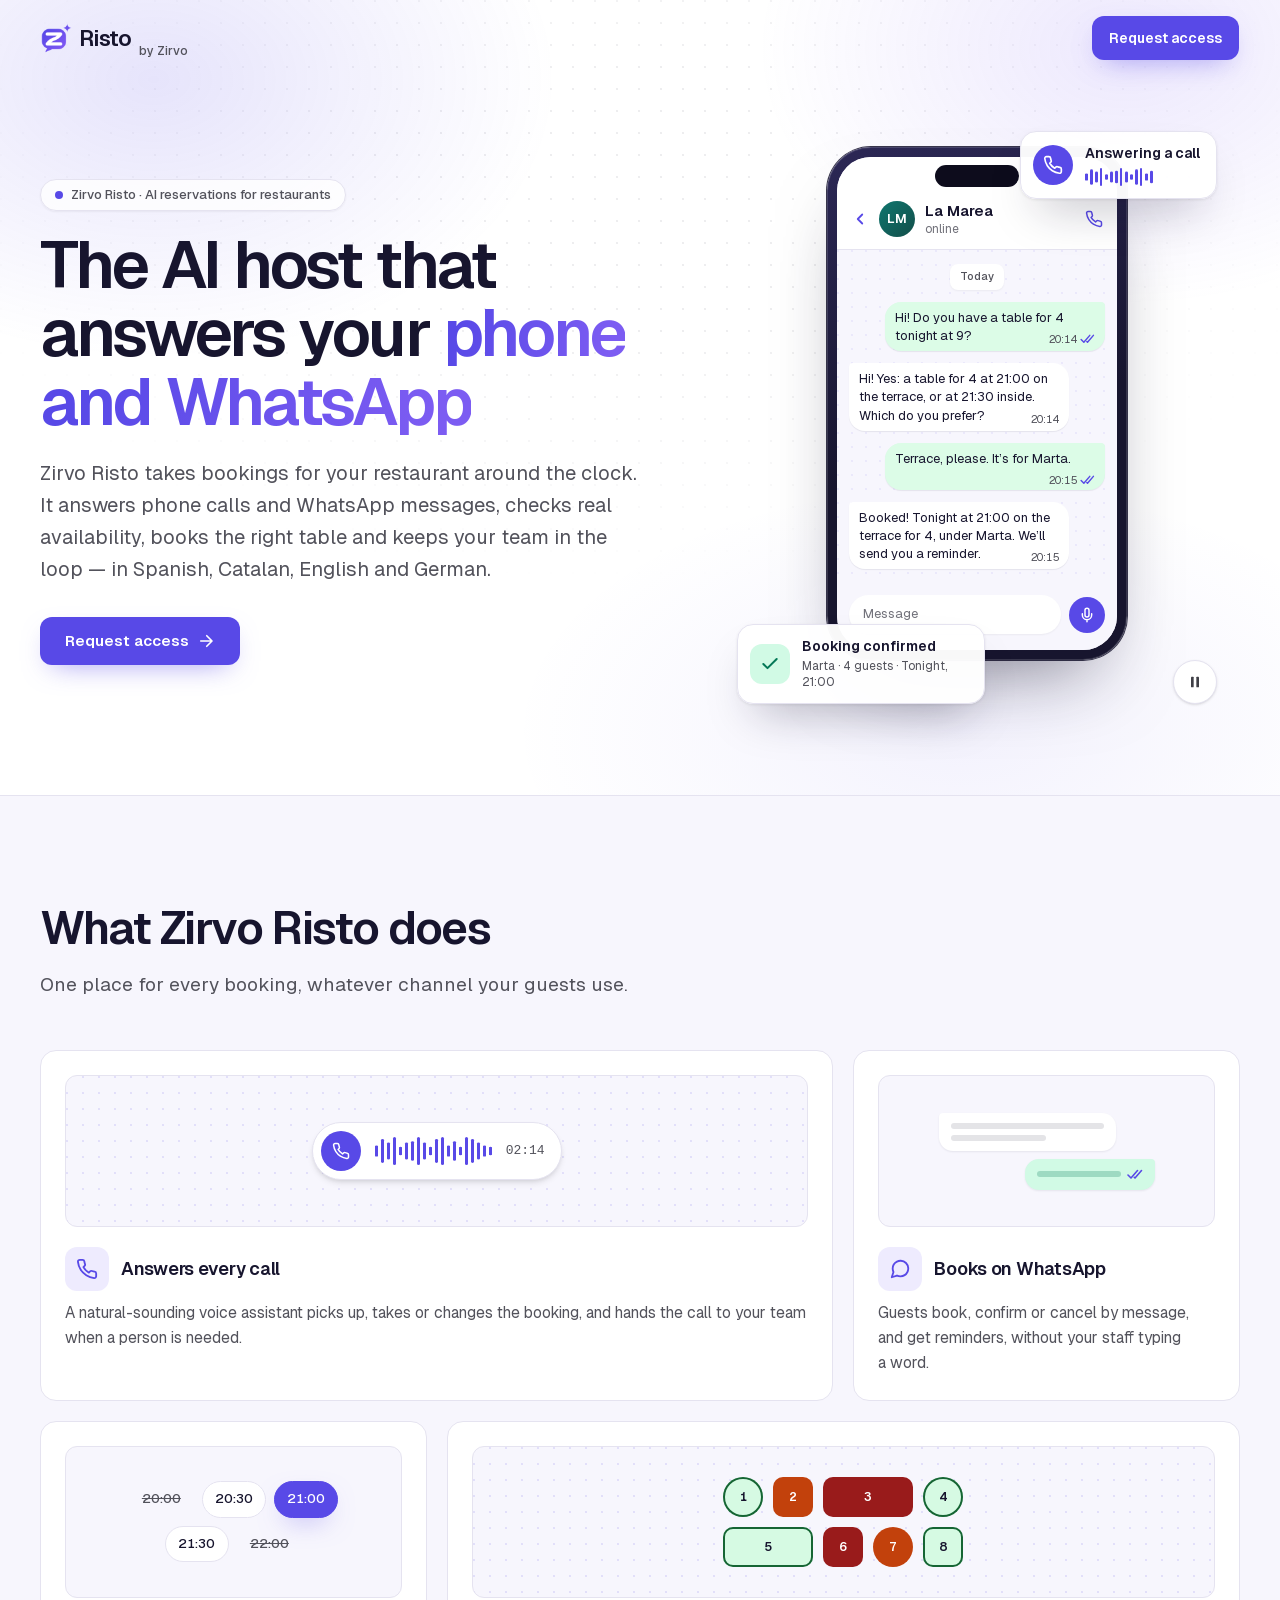
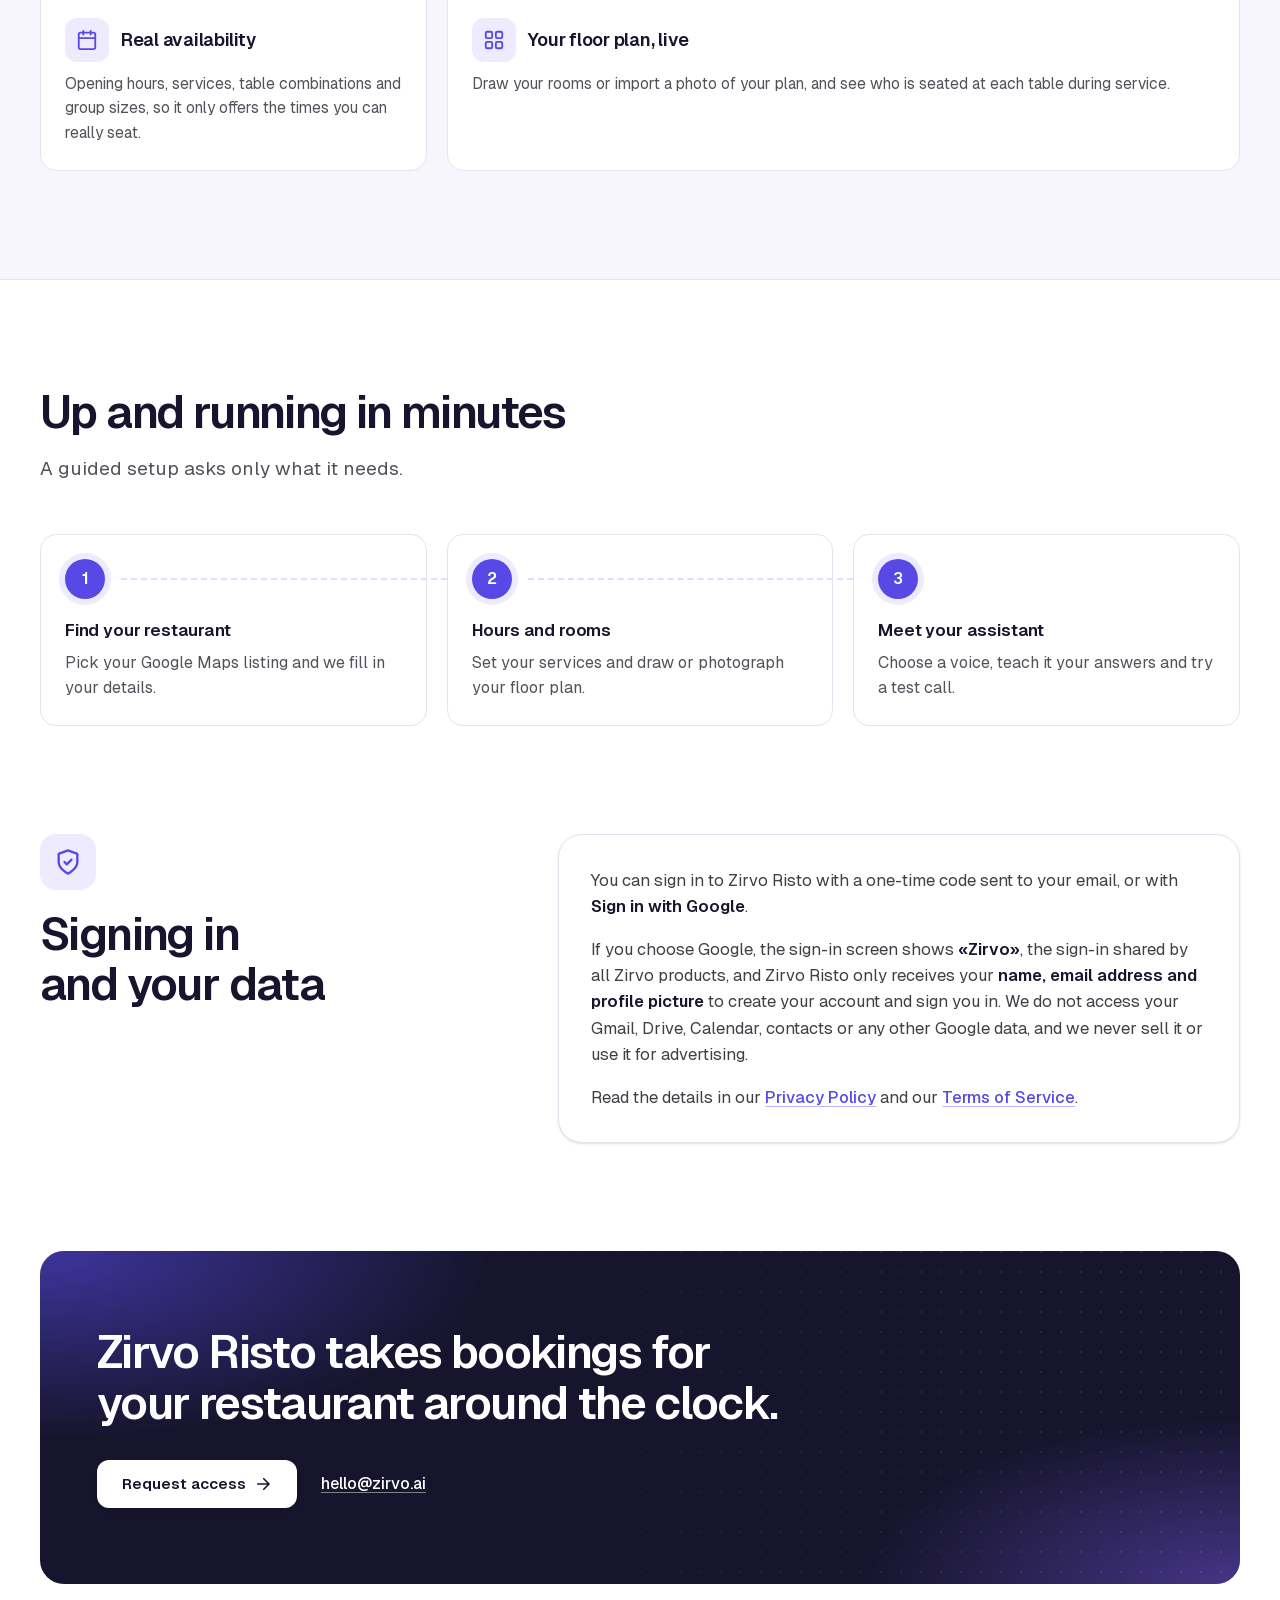
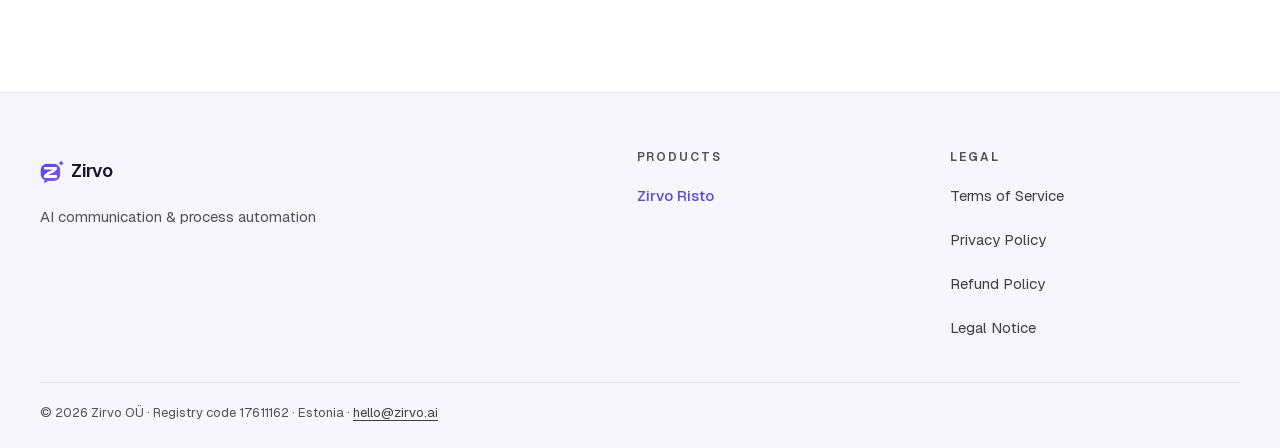
==== commit f7ca7150: "privacy: one «Zirvo» Google sign-in shared by all Zirvo products The Google OAuth project will be br" ====
--- a/risto/index.html
+++ b/risto/index.html
@@ -219,7 +219,7 @@
         </div>
         <div class="privacy-card" data-reveal>
           <p>You can sign in to Zirvo Risto with a one-time code sent to your email, or with <strong>Sign in with Google</strong>.</p>
-          <p>If you choose Google, Zirvo Risto only receives your <strong>name, email address and profile picture</strong> to create your account and sign you in. We do not access your Gmail, Drive, Calendar, contacts or any other Google data, and we never sell it or use it for advertising.</p>
+          <p>If you choose Google, the sign-in screen shows <strong>«Zirvo»</strong>, the sign-in shared by all Zirvo products, and Zirvo Risto only receives your <strong>name, email address and profile picture</strong> to create your account and sign you in. We do not access your Gmail, Drive, Calendar, contacts or any other Google data, and we never sell it or use it for advertising.</p>
           <p>Read the details in our <a href="/privacy.html#google-user-data">Privacy Policy</a> and our <a href="/terms.html">Terms of Service</a>.</p>
         </div>
       </div>
